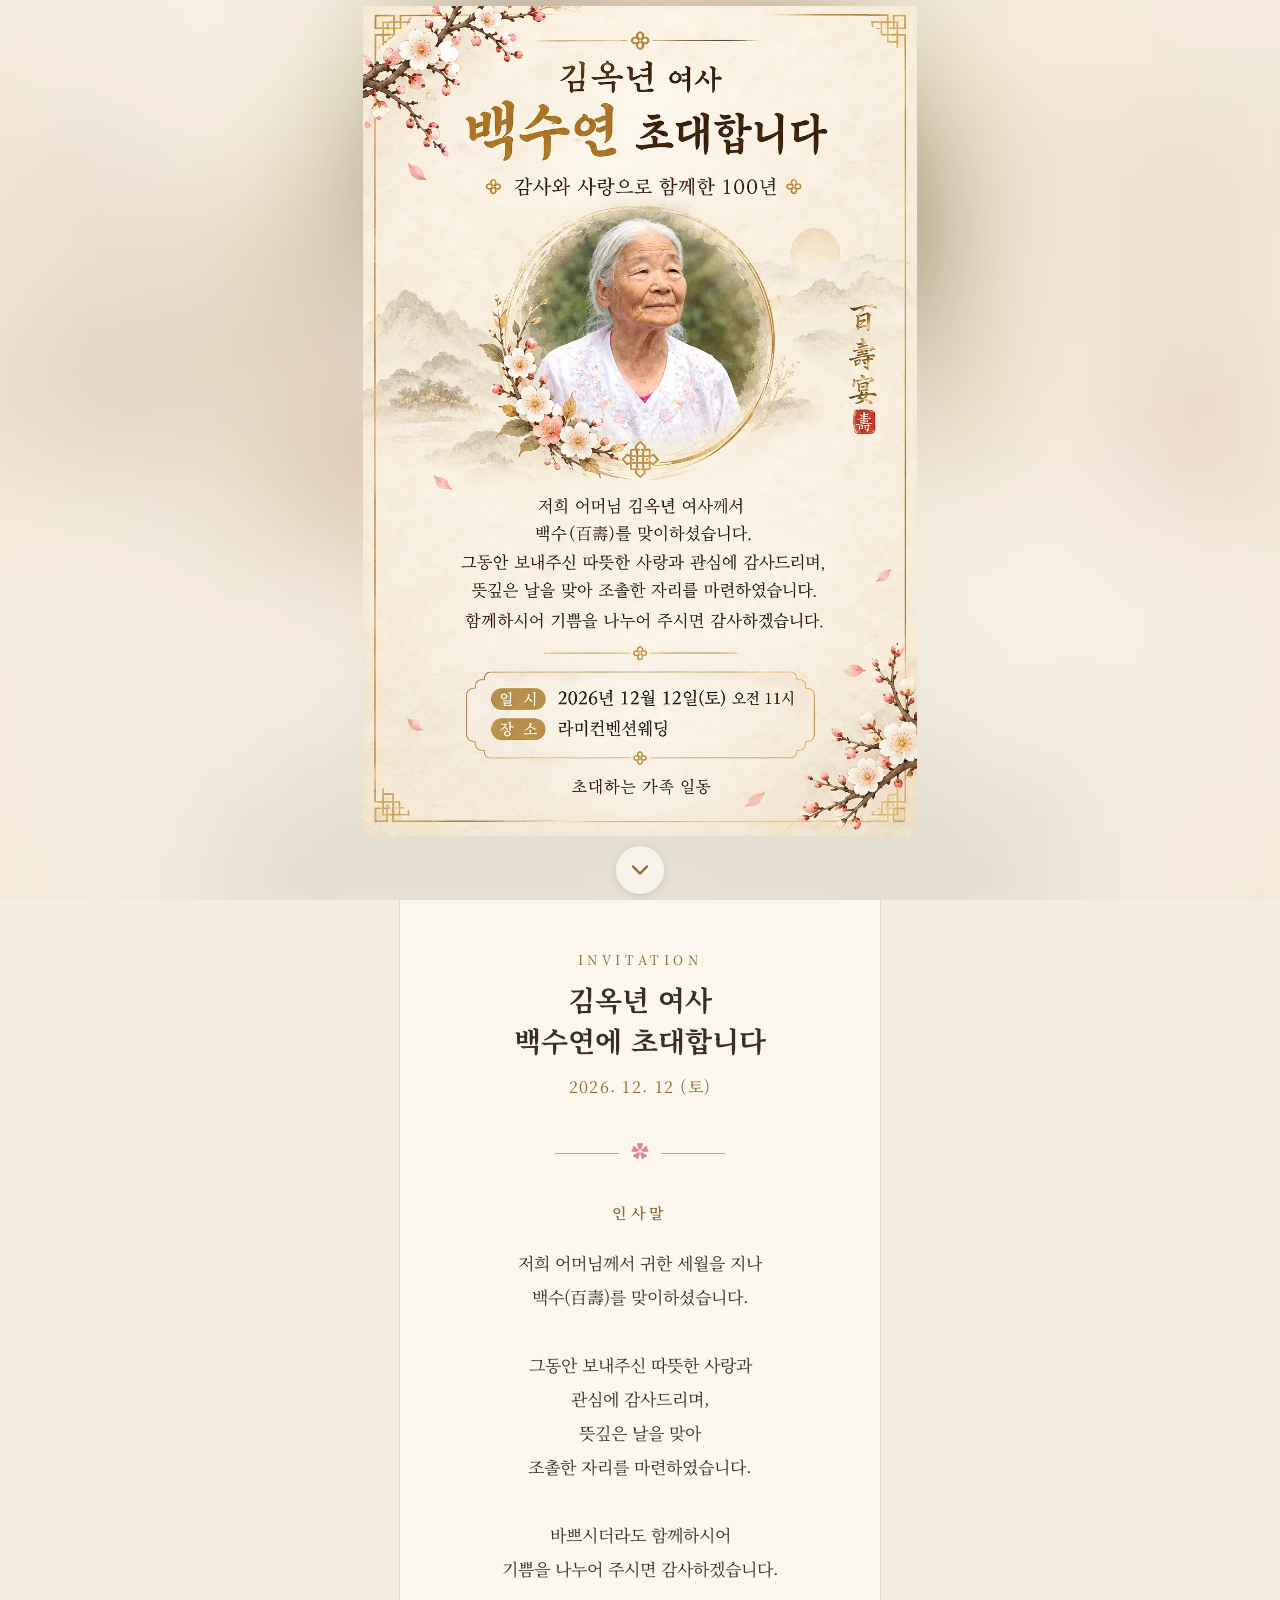
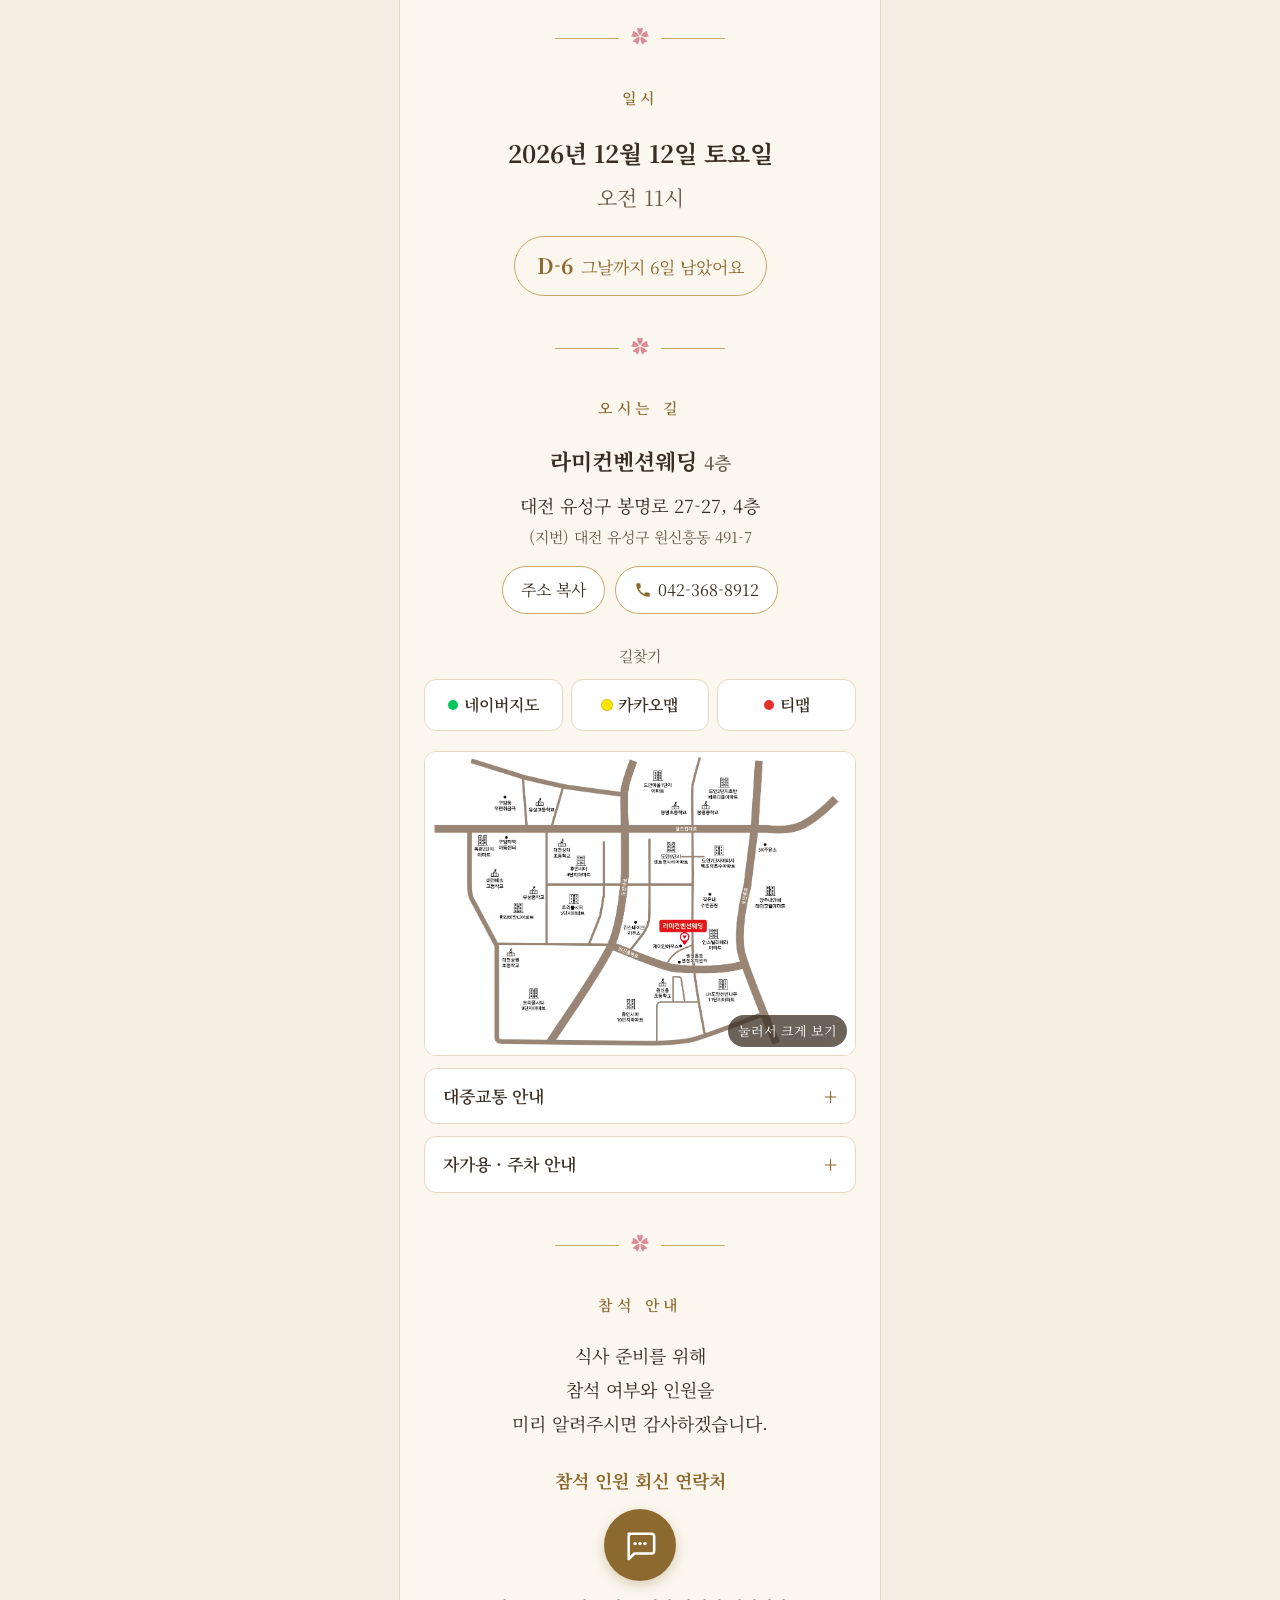
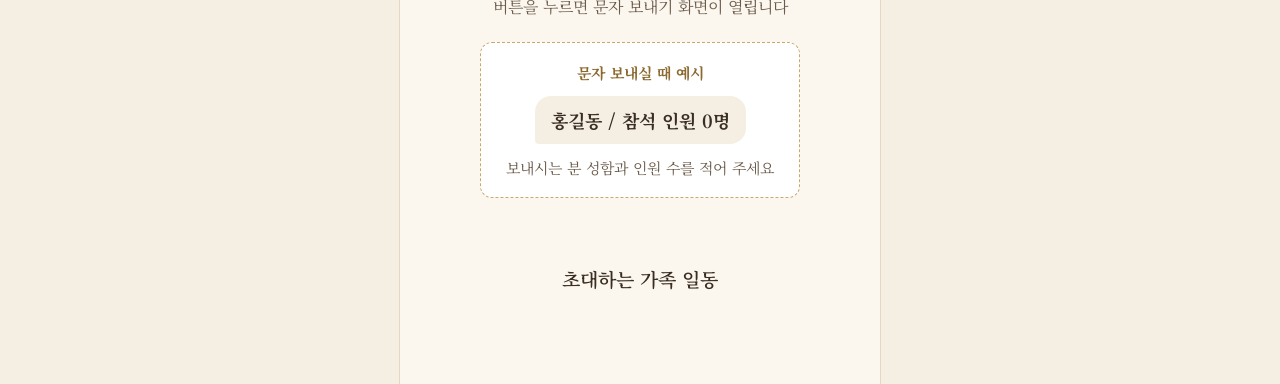
==== index.html @ ee12874f "문자 예시 인원을 0명으로 변경 Co-Authored-By: Claude Opus 5.5 <noreply@anthropic.com> Claude-Session: https://cl" ====
<!doctype html>
<html lang="ko">
<head>
<meta charset="utf-8">
<meta name="viewport" content="width=device-width, initial-scale=1, viewport-fit=cover">
<title>김옥년 여사 백수연에 초대합니다</title>
<meta name="description" content="2026년 12월 12일(토) 오전 11시 · 대전 라미컨벤션웨딩">
<meta name="robots" content="noindex, nofollow">
<meta name="theme-color" content="#F5EFE3">
<meta property="og:type" content="website">
<meta property="og:title" content="김옥년 여사 백수연에 초대합니다">
<meta property="og:description" content="2026년 12월 12일(토) 오전 11시 · 대전 라미컨벤션웨딩">
<meta property="og:image" content="https://yjmmsk.github.io/Kim-100/images/og.jpg">
<meta property="og:image:width" content="1200">
<meta property="og:image:height" content="630">
<meta property="og:url" content="https://yjmmsk.github.io/Kim-100/">
<meta property="og:locale" content="ko_KR">
<meta name="twitter:card" content="summary_large_image">
<link rel="icon" type="image/png" href="images/favicon.png">
<link rel="apple-touch-icon" href="images/apple-touch-icon.png">
<link rel="preload" as="image" href="images/cover.webp" type="image/webp">
<link rel="preconnect" href="https://fonts.googleapis.com">
<link rel="preconnect" href="https://fonts.gstatic.com" crossorigin>
<link rel="stylesheet" href="https://fonts.googleapis.com/css2?family=Noto+Serif+KR:wght@400;600;700&display=swap">
<link rel="stylesheet" href="style.css?v=20261027b">
</head>
<body>

<header class="cover" aria-label="백수연 초대 포스터">
  <div class="cover-bg" aria-hidden="true"></div>
  <picture>
    <source srcset="images/cover.webp" type="image/webp">
    <img class="cover-img" src="images/cover.jpg" width="1024" height="1536"
         alt="김옥년 여사 백수연 초대합니다. 감사와 사랑으로 함께한 100년. 2026년 12월 12일 토요일 오전 11시, 라미컨벤션웨딩. 초대하는 가족 일동.">
  </picture>
  <a class="scroll-hint" href="#main" aria-label="초대장 내용 보기">
    <svg viewBox="0 0 24 24" width="28" height="28" aria-hidden="true"><path d="M6 9l6 6 6-6" fill="none" stroke="currentColor" stroke-width="2" stroke-linecap="round" stroke-linejoin="round"/></svg>
  </a>
</header>

<main id="main" class="card">

  <section class="sec title-sec reveal">
    <p class="eyebrow">INVITATION</p>
    <h1>김옥년 여사<br>백수연에 초대합니다</h1>
    <p class="small-date">2026. 12. 12 (토)</p>
  </section>

  <div class="ornament" aria-hidden="true">✿</div>

  <section class="sec reveal" aria-labelledby="greet-h">
    <h2 id="greet-h" class="label">인사말</h2>
    <p class="greeting">
      저희 어머님께서 귀한 세월을 지나<br>
      백수(百壽)를 맞이하셨습니다.<br><br>
      그동안 보내주신 따뜻한 사랑과<br>
      관심에 감사드리며,<br>
      뜻깊은 날을 맞아<br>
      조촐한 자리를 마련하였습니다.<br><br>
      바쁘시더라도 함께하시어<br>
      기쁨을 나누어 주시면 감사하겠습니다.
    </p>
  </section>

  <div class="ornament" aria-hidden="true">✿</div>

  <section class="sec reveal" aria-labelledby="date-h">
    <h2 id="date-h" class="label">일시</h2>
    <p class="big-date">2026년 12월 12일 토요일</p>
    <p class="big-time">오전 11시</p>
    <p class="dday" id="dday" aria-live="polite"></p>
  </section>

  <div class="ornament" aria-hidden="true">✿</div>

  <section class="sec reveal" aria-labelledby="loc-h">
    <h2 id="loc-h" class="label">오시는 길</h2>
    <p class="venue">라미컨벤션웨딩 <span>4층</span></p>
    <p class="addr">대전 유성구 봉명로 27-27, 4층</p>
    <p class="addr-sub">(지번) 대전 유성구 원신흥동 491-7</p>
    <div class="row">
      <button type="button" class="chip" id="copy-addr">주소 복사</button>
      <a class="chip" href="tel:0423688912" aria-label="행사장 전화 042-368-8912">
        <svg viewBox="0 0 24 24" width="18" height="18" aria-hidden="true"><path d="M6.6 10.8a15.1 15.1 0 006.6 6.6l2.2-2.2a1 1 0 011-.25 11.4 11.4 0 003.6.57 1 1 0 011 1V20a1 1 0 01-1 1A17 17 0 013 4a1 1 0 011-1h3.5a1 1 0 011 1c0 1.25.2 2.45.57 3.57a1 1 0 01-.25 1l-2.2 2.2z" fill="currentColor"/></svg>
        042-368-8912
      </a>
    </div>

    <p class="sub-label">길찾기</p>
    <div class="maps">
      <a class="map-btn naver" href="https://map.naver.com/p/search/%EB%9D%BC%EB%AF%B8%EC%BB%A8%EB%B2%A4%EC%85%98%EC%9B%A8%EB%94%A9" target="_blank" rel="noopener">네이버지도</a>
      <a class="map-btn kakao" href="https://map.kakao.com/link/search/%EB%9D%BC%EB%AF%B8%EC%BB%A8%EB%B2%A4%EC%85%98%EC%9B%A8%EB%94%A9" target="_blank" rel="noopener">카카오맵</a>
      <a class="map-btn tmap" id="tmap" href="https://www.tmap.co.kr/" target="_blank" rel="noopener">티맵</a>
    </div>

    <a class="map-img" href="images/map.png" target="_blank" rel="noopener" aria-label="약도 크게 보기">
      <picture>
        <source srcset="images/map.webp" type="image/webp">
        <img src="images/map.png" width="1261" height="887" loading="lazy"
             alt="약도. 라미컨벤션웨딩은 원신흥북로와 도안대로 사이, 원신흥동 행정복지센터 위쪽, 인스빌리베라아파트 서쪽에 있습니다.">
      </picture>
      <span class="zoom-tip">눌러서 크게 보기</span>
    </a>

    <details class="acc">
      <summary>대중교통 안내</summary>
      <dl>
        <dt>지하철</dt>
        <dd>유성온천역 6번 출구 하차 후 택시(약 10분) 또는 114번 버스 → 신안인스빌리베라 하차</dd>
        <dt>버스</dt>
        <dd>114번: 신안인스빌리베라아파트 앞 하차</dd>
        <dd>급행3번: 신안인스빌리베라아파트 뒤편 하차 후 도안8단지와 11단지 사이로 걸어서 사거리에서 우회전</dd>
        <dt>건물 찾기</dt>
        <dd>1층에 투썸플레이스 카페가 있는 건물 4층</dd>
      </dl>
    </details>

    <details class="acc">
      <summary>자가용 · 주차 안내</summary>
      <dl>
        <dt>자가용</dt>
        <dd>유성IC에서 약 10분. 내비게이션에서 “라미컨벤션웨딩” 검색</dd>
        <dt>주차</dt>
        <dd>① 원신흥동 행정복지센터 주차장 (주말 무료, 평일 1일 3,600원)</dd>
        <dd>② 봉명우리 주차장 (봉명동 1048) · 셔틀버스 운영, 3시간 무료</dd>
        <dd>③ 건물 지하주차장 (협소)</dd>
        <dd>④ 홀 건물 앞 도로 지면 주차 가능</dd>
        <dd>⑤ 봉명서로 20번길 주택가 도로에 주차 후 천변 쪽 돌다리를 건너면 바로 웨딩홀</dd>
      </dl>
    </details>
  </section>

  <div class="ornament" aria-hidden="true">✿</div>

  <section class="sec reveal" aria-labelledby="rsvp-h">
    <h2 id="rsvp-h" class="label">참석 안내</h2>
    <p class="rsvp">식사 준비를 위해<br>참석 여부와 인원을<br>미리 알려주시면 감사하겠습니다.</p>
    <p class="sms-label">참석 인원 회신 연락처</p>
    <a class="sms" href="sms:01034196019" aria-label="문자 보내기 010-3419-6019">
      <svg viewBox="0 0 24 24" width="34" height="34" aria-hidden="true"><path d="M4 4h16a2 2 0 012 2v10a2 2 0 01-2 2H8l-4 4V6a2 2 0 012-2z" fill="none" stroke="currentColor" stroke-width="1.8" stroke-linejoin="round"/><circle cx="8.5" cy="11" r="1.2" fill="currentColor"/><circle cx="12" cy="11" r="1.2" fill="currentColor"/><circle cx="15.5" cy="11" r="1.2" fill="currentColor"/></svg>
    </a>
    <p class="sms-tip">버튼을 누르면 문자 보내기 화면이 열립니다</p>
    <div class="sms-example">
      <p class="sms-example-title">문자 보내실 때 예시</p>
      <p class="sms-example-body">홍길동 / 참석 인원 0명</p>
      <p class="sms-example-note">보내시는 분 성함과 인원 수를 적어 주세요</p>
    </div>
  </section>

  <footer class="sec closing reveal">
    <p>초대하는 가족 일동</p>
  </footer>
</main>

<div class="toast" id="toast" role="status" aria-live="polite"></div>
<script src="main.js?v=20261027b"></script>
</body>
</html>
---- style.css ----
:root {
  --paper: #F5EFE3;
  --card: #FBF7EF;
  --ink: #3A2E22;
  --muted: #6B5B4A;
  --gold: #8C6A2F;
  --gold-soft: #C9A86A;
  --line: #E4D8C2;
  --blossom: #D98A94;
}

* { box-sizing: border-box; }
html { scroll-behavior: smooth; -webkit-text-size-adjust: 100%; }
body {
  margin: 0;
  background: var(--paper);
  color: var(--ink);
  font-family: "Noto Serif KR", "Nanum Myeongjo", "AppleMyungjo", serif;
  font-size: 17px;
  line-height: 1.8;
  word-break: keep-all;
  overflow-wrap: break-word;
}
img { display: block; max-width: 100%; height: auto; }
a { color: inherit; }

/* 첫 화면: 포스터 내용은 잘리지 않게 contain, 빈 공간은 흐린 포스터로 채움
   높이는 처음 열린 화면 높이(--cover-h)로 고정해 인앱 브라우저 바가 숨어도 움직이지 않게 함 */
.cover {
  position: relative;
  height: 100vh;
  height: 100svh;
  height: var(--cover-h, 100svh);
  overflow: hidden;
  display: flex;
  flex-direction: column;
  align-items: center;
  justify-content: center;
  gap: 10px;
  padding-bottom: env(safe-area-inset-bottom);
  background: var(--paper);
}
.cover-bg {
  position: absolute;
  inset: -40px;
  background: url("images/cover-blur.jpg") center / cover no-repeat;
  filter: blur(14px) saturate(0.9);
  opacity: 0.85;
}
.cover picture { position: relative; display: block; width: 100%; max-width: 560px; }
.cover-img {
  width: 100%;
  height: auto;
  /* 화살표 자리(약 70px)를 빼고 남는 높이 안에 포스터 전체가 들어가게 함 */
  max-height: calc(var(--cover-h, 100svh) - 70px);
  object-fit: contain;
}
.scroll-hint {
  position: relative;
  flex: none;
  width: 48px; height: 48px;
  display: grid; place-items: center;
  border-radius: 50%;
  background: rgba(251, 247, 239, 0.85);
  color: var(--gold);
  box-shadow: 0 2px 8px rgba(58, 46, 34, 0.15);
  animation: bob 2s ease-in-out infinite;
}
@keyframes bob { 50% { transform: translateY(6px); } }

/* 본문 */
.card {
  max-width: 480px;
  margin: 0 auto;
  background: var(--card);
  padding: 8px 24px calc(48px + env(safe-area-inset-bottom));
  box-shadow: 0 0 0 1px var(--line);
}
.sec { padding: 40px 0; text-align: center; }
.eyebrow { margin: 0 0 8px; letter-spacing: 0.35em; font-size: 13px; color: var(--gold); }
h1 { margin: 0; font-size: 28px; line-height: 1.45; font-weight: 700; }
.small-date { margin: 12px 0 0; font-size: 16px; color: var(--gold); letter-spacing: 0.08em; }
.label {
  margin: 0 0 20px;
  font-size: 15px;
  font-weight: 600;
  letter-spacing: 0.3em;
  color: var(--gold);
}
.ornament { text-align: center; color: var(--blossom); font-size: 18px; line-height: 1; }
.ornament::before, .ornament::after {
  content: ""; display: inline-block; width: 64px; height: 1px;
  background: var(--gold-soft); vertical-align: middle; margin: 0 12px;
}
.greeting { margin: 0; font-size: 17px; line-height: 2; }

.big-date { margin: 0; font-size: 24px; font-weight: 700; }
.big-time { margin: 4px 0 20px; font-size: 21px; color: var(--muted); }
.dday {
  display: inline-block;
  margin: 0;
  padding: 10px 22px;
  border: 1.5px solid var(--gold-soft);
  border-radius: 999px;
  font-size: 17px;
  color: var(--gold);
  min-height: 1.8em;
}
.dday:empty { display: none; }
.dday b { font-size: 21px; margin-right: 8px; }

.venue { margin: 0; font-size: 22px; font-weight: 700; }
.venue span { font-size: 18px; font-weight: 600; color: var(--muted); }
.addr { margin: 8px 0 0; font-size: 18px; }
.addr-sub { margin: 2px 0 0; font-size: 15px; color: var(--muted); }
.row { display: flex; gap: 10px; justify-content: center; flex-wrap: wrap; margin-top: 16px; }
.chip {
  display: inline-flex; align-items: center; gap: 6px;
  min-height: 48px; padding: 0 18px;
  border: 1.5px solid var(--gold-soft); border-radius: 999px;
  background: #fff; color: var(--ink);
  font: inherit; font-size: 16px; text-decoration: none; cursor: pointer;
}
.chip svg { color: var(--gold); }
.sub-label { margin: 28px 0 10px; font-size: 15px; color: var(--muted); }
.maps { display: grid; grid-template-columns: repeat(3, 1fr); gap: 8px; }
.map-btn {
  display: flex; align-items: center; justify-content: center;
  min-height: 52px; border-radius: 12px;
  font-size: 16px; font-weight: 600; text-decoration: none;
  border: 1.5px solid var(--line); background: #fff;
}
.map-btn::before { content: ""; width: 10px; height: 10px; border-radius: 50%; margin-right: 6px; }
.map-btn.naver::before { background: #03C75A; }
.map-btn.kakao::before { background: #FEE500; box-shadow: 0 0 0 1px #d8c300; }
.map-btn.tmap::before { background: #E6302B; }

.map-img {
  position: relative; display: block; margin-top: 20px;
  border: 1px solid var(--line); border-radius: 12px; overflow: hidden; background: #fff;
}
.zoom-tip {
  position: absolute; right: 8px; bottom: 8px;
  padding: 4px 10px; border-radius: 999px;
  background: rgba(58, 46, 34, 0.75); color: #fff; font-size: 13px;
}

.acc {
  margin-top: 12px; text-align: left;
  border: 1px solid var(--line); border-radius: 12px; background: #fff;
}
.acc summary {
  list-style: none; cursor: pointer;
  min-height: 52px; padding: 12px 44px 12px 18px; position: relative;
  font-size: 17px; font-weight: 600;
}
.acc summary::-webkit-details-marker { display: none; }
.acc summary::after {
  content: "+"; position: absolute; right: 18px; top: 50%;
  transform: translateY(-50%); font-size: 22px; color: var(--gold);
}
.acc[open] summary::after { content: "−"; }
.acc dl { margin: 0; padding: 0 18px 16px; }
.acc dt { margin-top: 12px; font-weight: 700; color: var(--gold); font-size: 16px; }
.acc dd { margin: 4px 0 0; font-size: 16px; line-height: 1.7; }

.rsvp { margin: 0 0 24px; font-size: 18px; line-height: 1.9; }
.sms {
  display: inline-grid; place-items: center;
  width: 72px; height: 72px; border-radius: 50%;
  background: var(--gold); color: #fff;
  box-shadow: 0 4px 12px rgba(140, 106, 47, 0.3);
}
.sms-label { margin: 0 0 12px; font-size: 18px; font-weight: 700; color: var(--gold); }
.sms-tip { margin: 12px 0 0; font-size: 16px; color: var(--muted); }
.sms-example {
  margin: 20px auto 0; max-width: 320px; padding: 16px 18px;
  border: 1.5px dashed var(--gold-soft); border-radius: 12px; background: #fff;
}
.sms-example p { margin: 0; }
.sms-example-title { font-size: 15px; font-weight: 700; color: var(--gold); }
.sms-example-body {
  display: inline-block; margin-top: 10px !important; padding: 8px 16px;
  border-radius: 16px 16px 16px 4px; background: var(--paper);
  font-size: 18px; font-weight: 700; color: var(--ink);
}
.sms-example-note { margin-top: 10px !important; font-size: 15px; color: var(--muted); }
.sms:active, .chip:active, .map-btn:active { transform: scale(0.97); }

.closing { padding-top: 24px; }
.closing p { margin: 0; font-size: 19px; font-weight: 600; }

a:focus-visible, button:focus-visible, summary:focus-visible { outline: 3px solid var(--gold); outline-offset: 3px; }

.toast {
  position: fixed; left: 50%; bottom: calc(24px + env(safe-area-inset-bottom));
  transform: translate(-50%, 20px);
  padding: 10px 20px; border-radius: 999px;
  background: rgba(58, 46, 34, 0.9); color: #fff; font-size: 15px;
  opacity: 0; pointer-events: none; transition: opacity .25s, transform .25s;
}
.toast.show { opacity: 1; transform: translate(-50%, 0); }

.js .reveal { opacity: 0; transform: translateY(16px); transition: opacity .8s ease, transform .8s ease; }
.js .reveal.in { opacity: 1; transform: none; }

@media (prefers-reduced-motion: reduce) {
  html { scroll-behavior: auto; }
  .scroll-hint { animation: none; }
  .js .reveal { opacity: 1; transform: none; transition: none; }
}
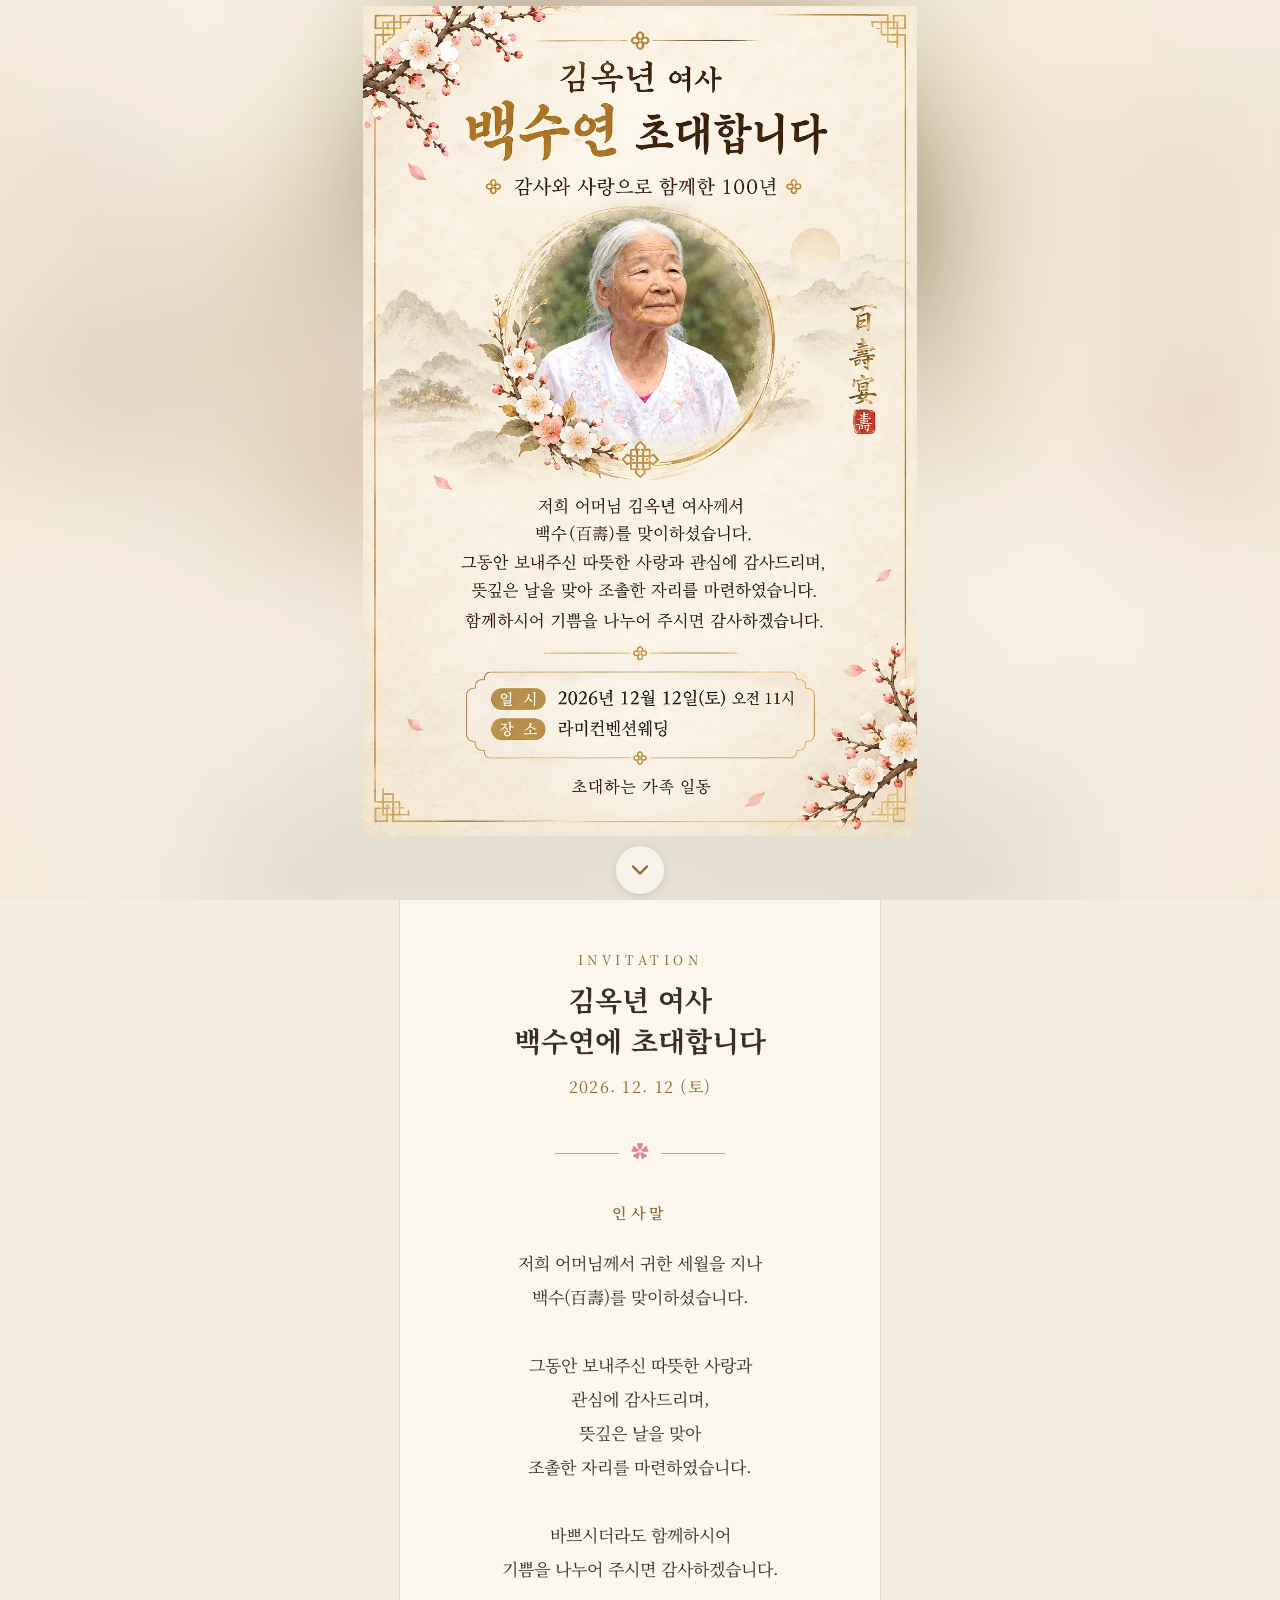
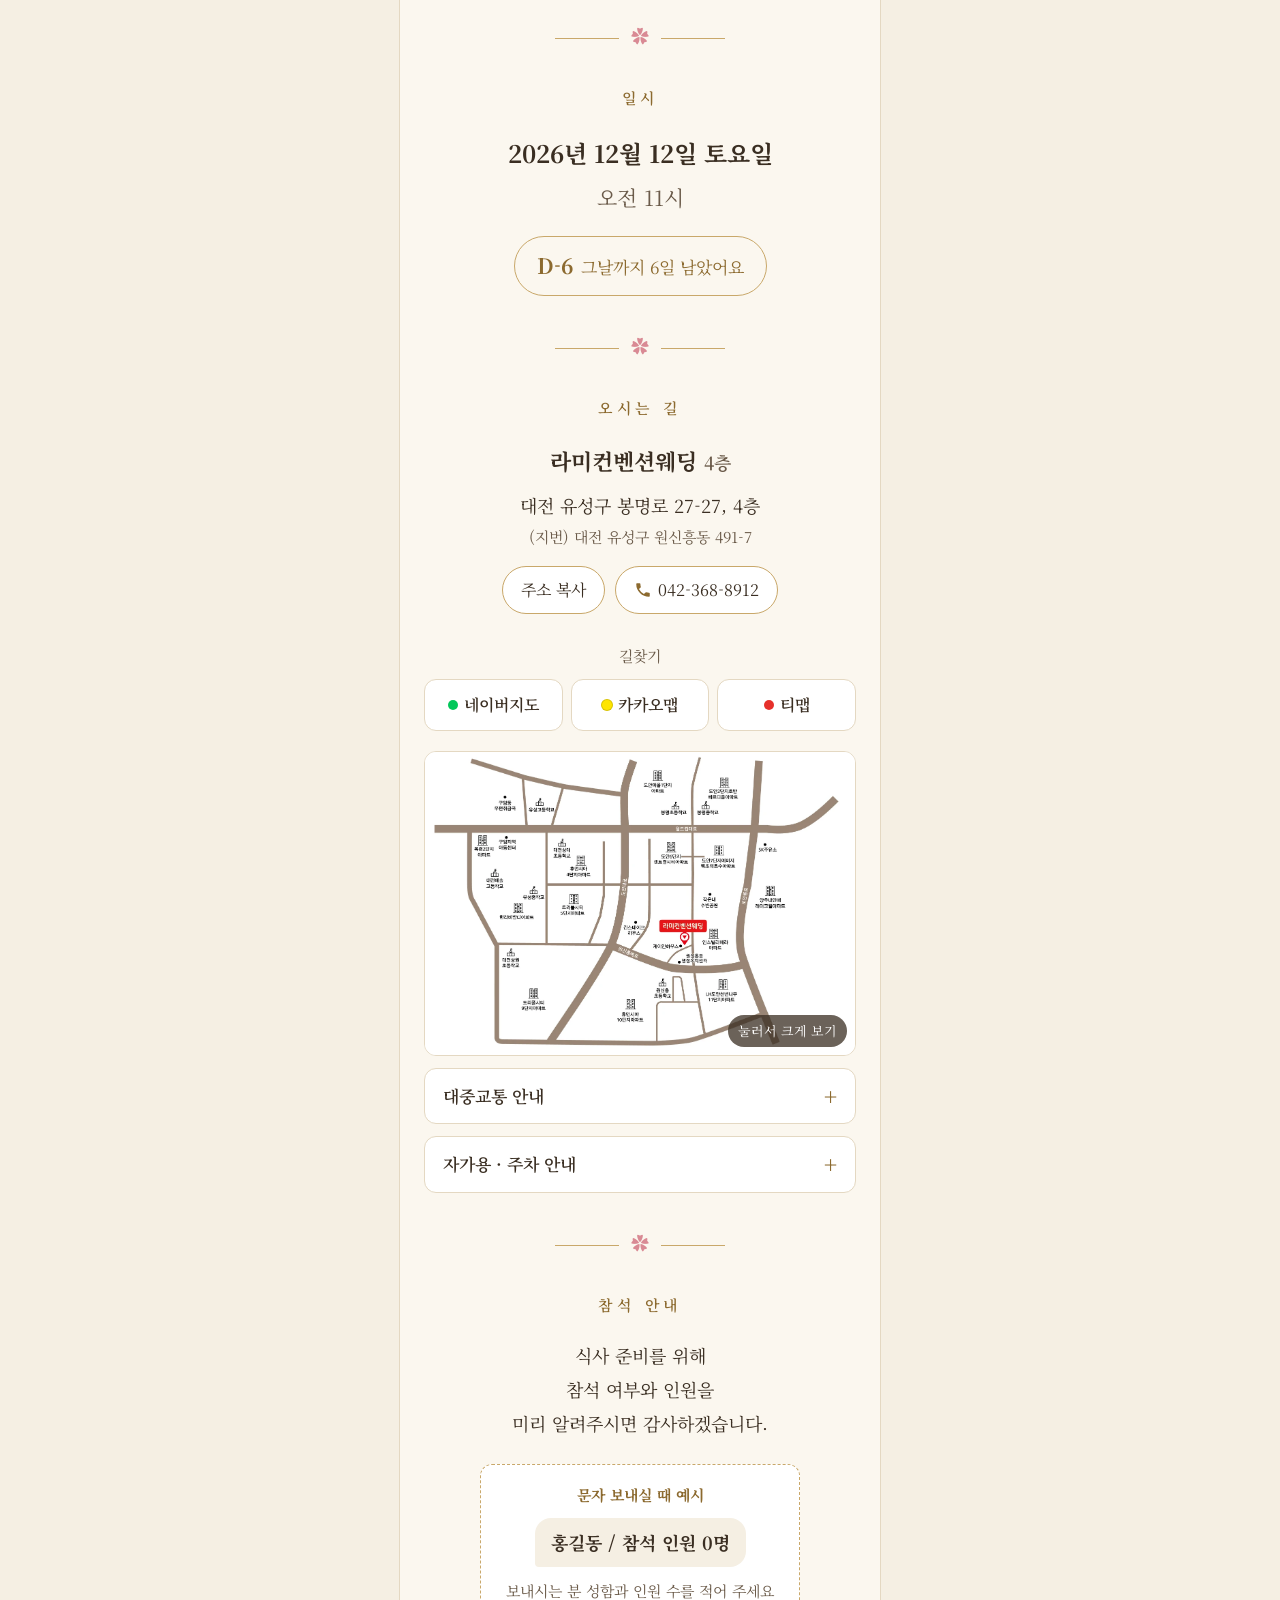
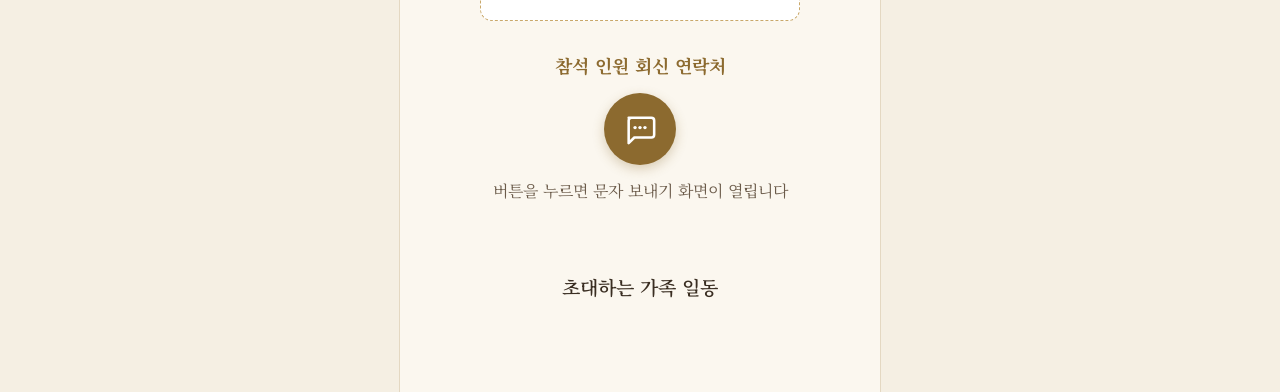
==== commit 634775de: "문자 예시 상자를 회신 연락처 위로 이동 Co-Authored-By: Claude Opus 5.5 <noreply@anthropic.com> Claude-Session: https" ====
--- a/index.html
+++ b/index.html
@@ -22,7 +22,7 @@
 <link rel="preconnect" href="https://fonts.googleapis.com">
 <link rel="preconnect" href="https://fonts.gstatic.com" crossorigin>
 <link rel="stylesheet" href="https://fonts.googleapis.com/css2?family=Noto+Serif+KR:wght@400;600;700&display=swap">
-<link rel="stylesheet" href="style.css?v=20261027b">
+<link rel="stylesheet" href="style.css?v=20261027c">
 </head>
 <body>
 
@@ -135,16 +135,16 @@
   <section class="sec reveal" aria-labelledby="rsvp-h">
     <h2 id="rsvp-h" class="label">참석 안내</h2>
     <p class="rsvp">식사 준비를 위해<br>참석 여부와 인원을<br>미리 알려주시면 감사하겠습니다.</p>
+    <div class="sms-example">
+      <p class="sms-example-title">문자 보내실 때 예시</p>
+      <p class="sms-example-body">홍길동 / 참석 인원 0명</p>
+      <p class="sms-example-note">보내시는 분 성함과 인원 수를 적어 주세요</p>
+    </div>
     <p class="sms-label">참석 인원 회신 연락처</p>
     <a class="sms" href="sms:01034196019" aria-label="문자 보내기 010-3419-6019">
       <svg viewBox="0 0 24 24" width="34" height="34" aria-hidden="true"><path d="M4 4h16a2 2 0 012 2v10a2 2 0 01-2 2H8l-4 4V6a2 2 0 012-2z" fill="none" stroke="currentColor" stroke-width="1.8" stroke-linejoin="round"/><circle cx="8.5" cy="11" r="1.2" fill="currentColor"/><circle cx="12" cy="11" r="1.2" fill="currentColor"/><circle cx="15.5" cy="11" r="1.2" fill="currentColor"/></svg>
     </a>
     <p class="sms-tip">버튼을 누르면 문자 보내기 화면이 열립니다</p>
-    <div class="sms-example">
-      <p class="sms-example-title">문자 보내실 때 예시</p>
-      <p class="sms-example-body">홍길동 / 참석 인원 0명</p>
-      <p class="sms-example-note">보내시는 분 성함과 인원 수를 적어 주세요</p>
-    </div>
   </section>
 
   <footer class="sec closing reveal">
@@ -153,6 +153,6 @@
 </main>
 
 <div class="toast" id="toast" role="status" aria-live="polite"></div>
-<script src="main.js?v=20261027b"></script>
+<script src="main.js?v=20261027c"></script>
 </body>
 </html>
--- a/style.css
+++ b/style.css
@@ -174,7 +174,7 @@
 .sms-label { margin: 0 0 12px; font-size: 18px; font-weight: 700; color: var(--gold); }
 .sms-tip { margin: 12px 0 0; font-size: 16px; color: var(--muted); }
 .sms-example {
-  margin: 20px auto 0; max-width: 320px; padding: 16px 18px;
+  margin: 0 auto 28px; max-width: 320px; padding: 16px 18px;
   border: 1.5px dashed var(--gold-soft); border-radius: 12px; background: #fff;
 }
 .sms-example p { margin: 0; }
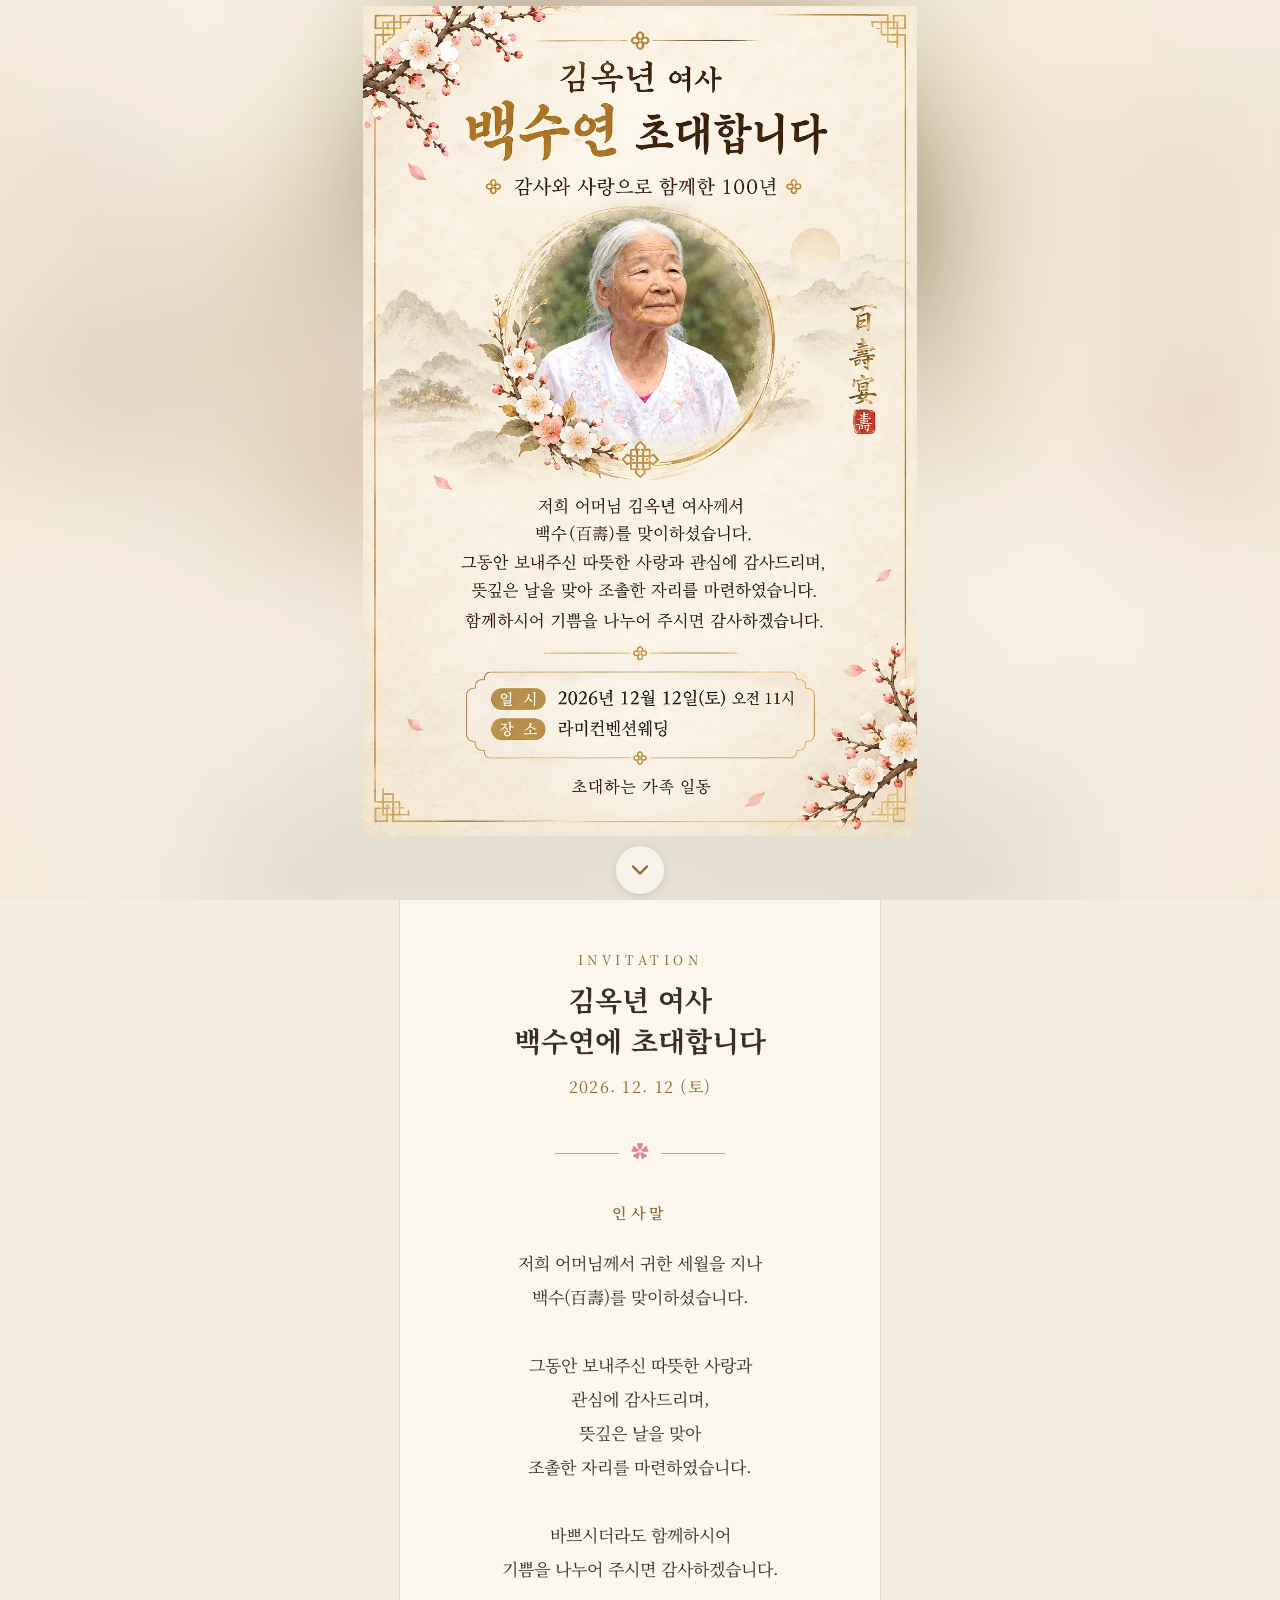
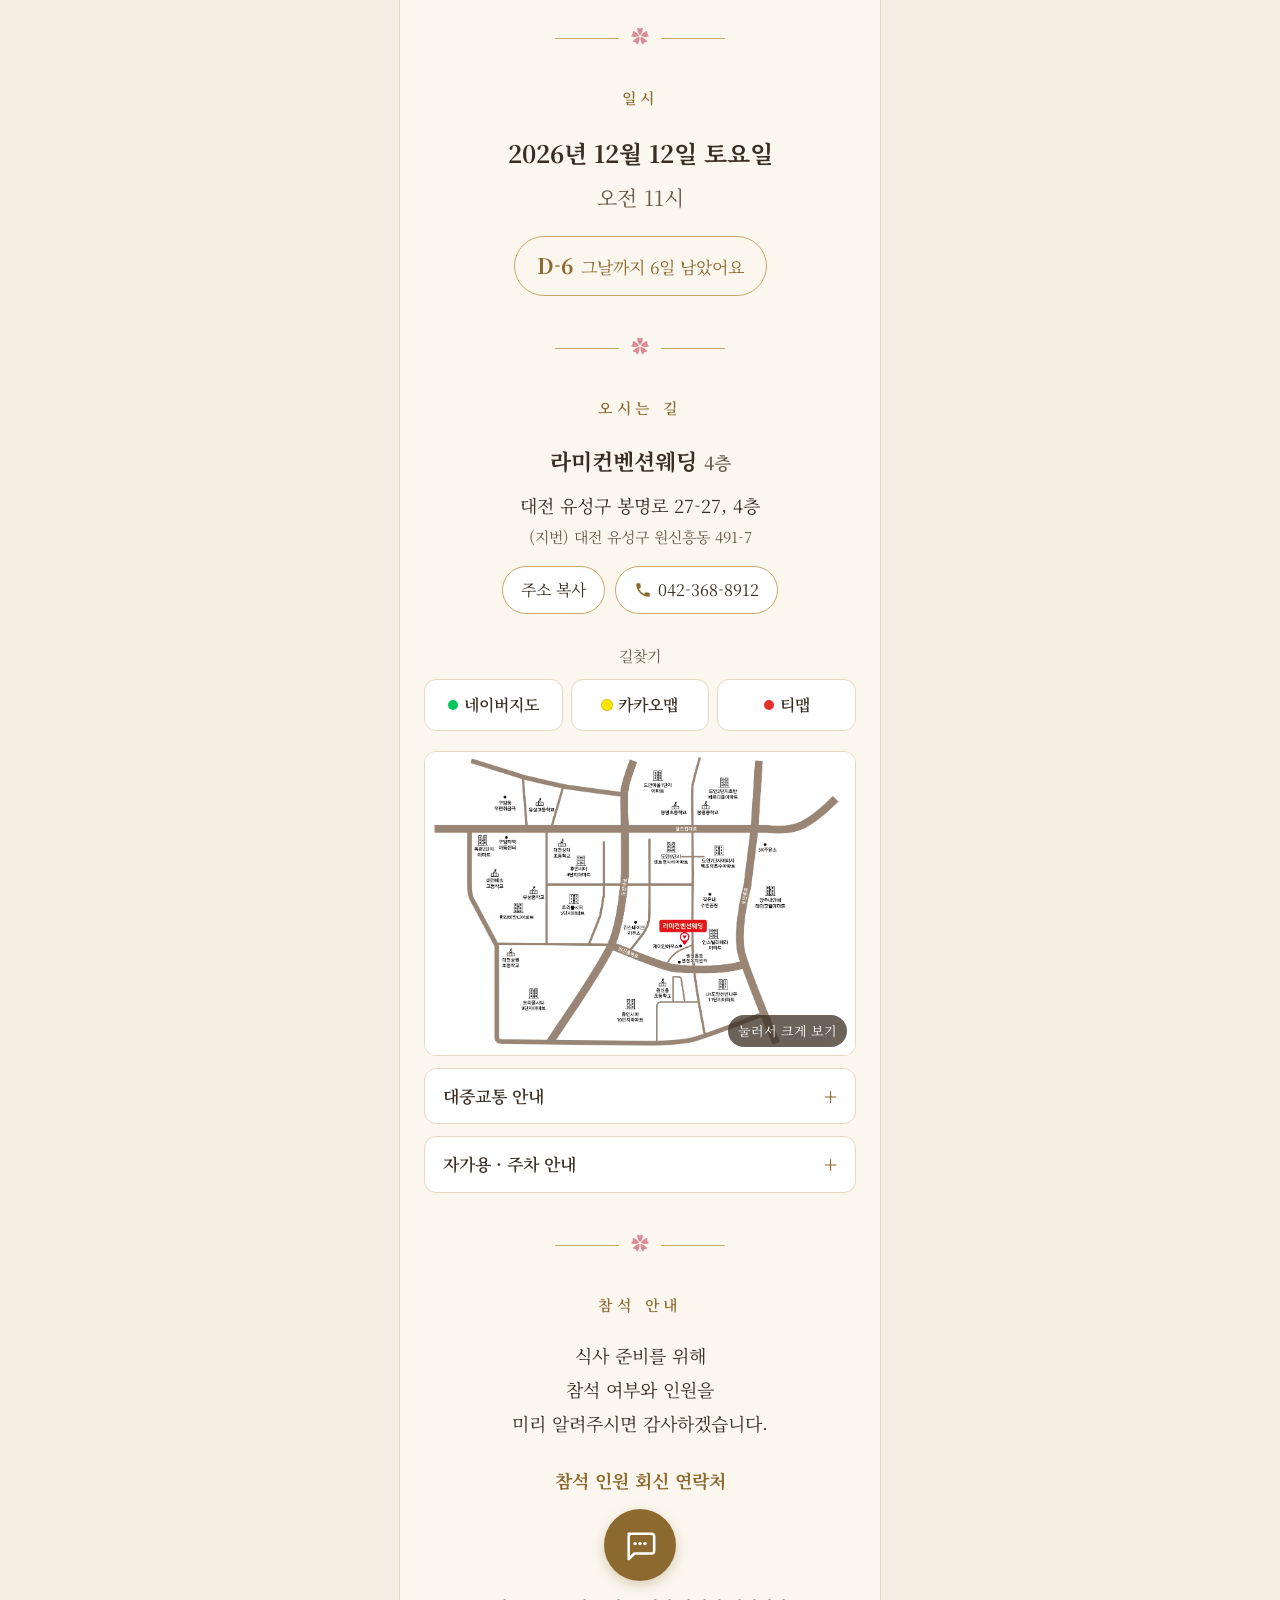
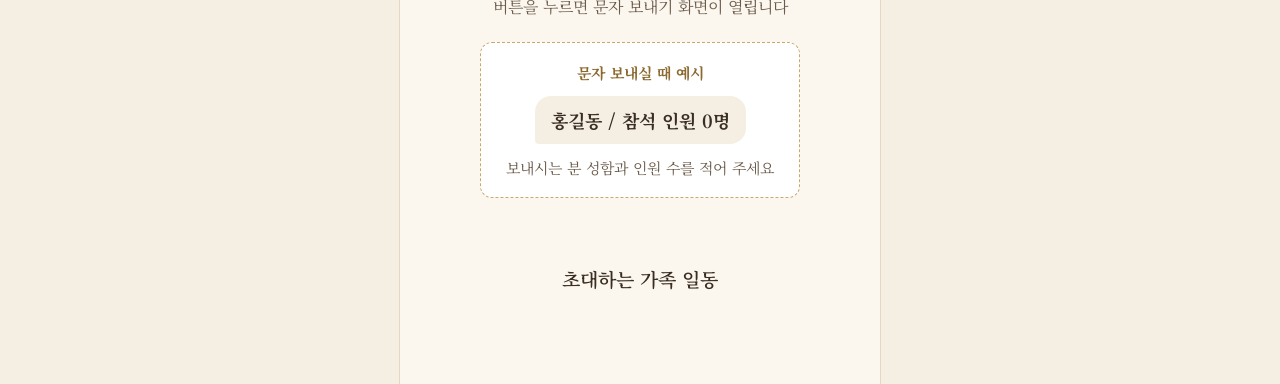
==== commit 2fb56ed2: "문자 예시 상자를 안내 문구 아래로 원위치 Co-Authored-By: Claude Opus 5.5 <noreply@anthropic.com> Claude-Session: http" ====
--- a/index.html
+++ b/index.html
@@ -22,7 +22,7 @@
 <link rel="preconnect" href="https://fonts.googleapis.com">
 <link rel="preconnect" href="https://fonts.gstatic.com" crossorigin>
 <link rel="stylesheet" href="https://fonts.googleapis.com/css2?family=Noto+Serif+KR:wght@400;600;700&display=swap">
-<link rel="stylesheet" href="style.css?v=20261027c">
+<link rel="stylesheet" href="style.css?v=20261027d">
 </head>
 <body>
 
@@ -135,16 +135,16 @@
   <section class="sec reveal" aria-labelledby="rsvp-h">
     <h2 id="rsvp-h" class="label">참석 안내</h2>
     <p class="rsvp">식사 준비를 위해<br>참석 여부와 인원을<br>미리 알려주시면 감사하겠습니다.</p>
+    <p class="sms-label">참석 인원 회신 연락처</p>
+    <a class="sms" href="sms:01034196019" aria-label="문자 보내기 010-3419-6019">
+      <svg viewBox="0 0 24 24" width="34" height="34" aria-hidden="true"><path d="M4 4h16a2 2 0 012 2v10a2 2 0 01-2 2H8l-4 4V6a2 2 0 012-2z" fill="none" stroke="currentColor" stroke-width="1.8" stroke-linejoin="round"/><circle cx="8.5" cy="11" r="1.2" fill="currentColor"/><circle cx="12" cy="11" r="1.2" fill="currentColor"/><circle cx="15.5" cy="11" r="1.2" fill="currentColor"/></svg>
+    </a>
+    <p class="sms-tip">버튼을 누르면 문자 보내기 화면이 열립니다</p>
     <div class="sms-example">
       <p class="sms-example-title">문자 보내실 때 예시</p>
       <p class="sms-example-body">홍길동 / 참석 인원 0명</p>
       <p class="sms-example-note">보내시는 분 성함과 인원 수를 적어 주세요</p>
     </div>
-    <p class="sms-label">참석 인원 회신 연락처</p>
-    <a class="sms" href="sms:01034196019" aria-label="문자 보내기 010-3419-6019">
-      <svg viewBox="0 0 24 24" width="34" height="34" aria-hidden="true"><path d="M4 4h16a2 2 0 012 2v10a2 2 0 01-2 2H8l-4 4V6a2 2 0 012-2z" fill="none" stroke="currentColor" stroke-width="1.8" stroke-linejoin="round"/><circle cx="8.5" cy="11" r="1.2" fill="currentColor"/><circle cx="12" cy="11" r="1.2" fill="currentColor"/><circle cx="15.5" cy="11" r="1.2" fill="currentColor"/></svg>
-    </a>
-    <p class="sms-tip">버튼을 누르면 문자 보내기 화면이 열립니다</p>
   </section>
 
   <footer class="sec closing reveal">
@@ -153,6 +153,6 @@
 </main>
 
 <div class="toast" id="toast" role="status" aria-live="polite"></div>
-<script src="main.js?v=20261027c"></script>
+<script src="main.js?v=20261027d"></script>
 </body>
 </html>
--- a/style.css
+++ b/style.css
@@ -174,7 +174,7 @@
 .sms-label { margin: 0 0 12px; font-size: 18px; font-weight: 700; color: var(--gold); }
 .sms-tip { margin: 12px 0 0; font-size: 16px; color: var(--muted); }
 .sms-example {
-  margin: 0 auto 28px; max-width: 320px; padding: 16px 18px;
+  margin: 20px auto 0; max-width: 320px; padding: 16px 18px;
   border: 1.5px dashed var(--gold-soft); border-radius: 12px; background: #fff;
 }
 .sms-example p { margin: 0; }
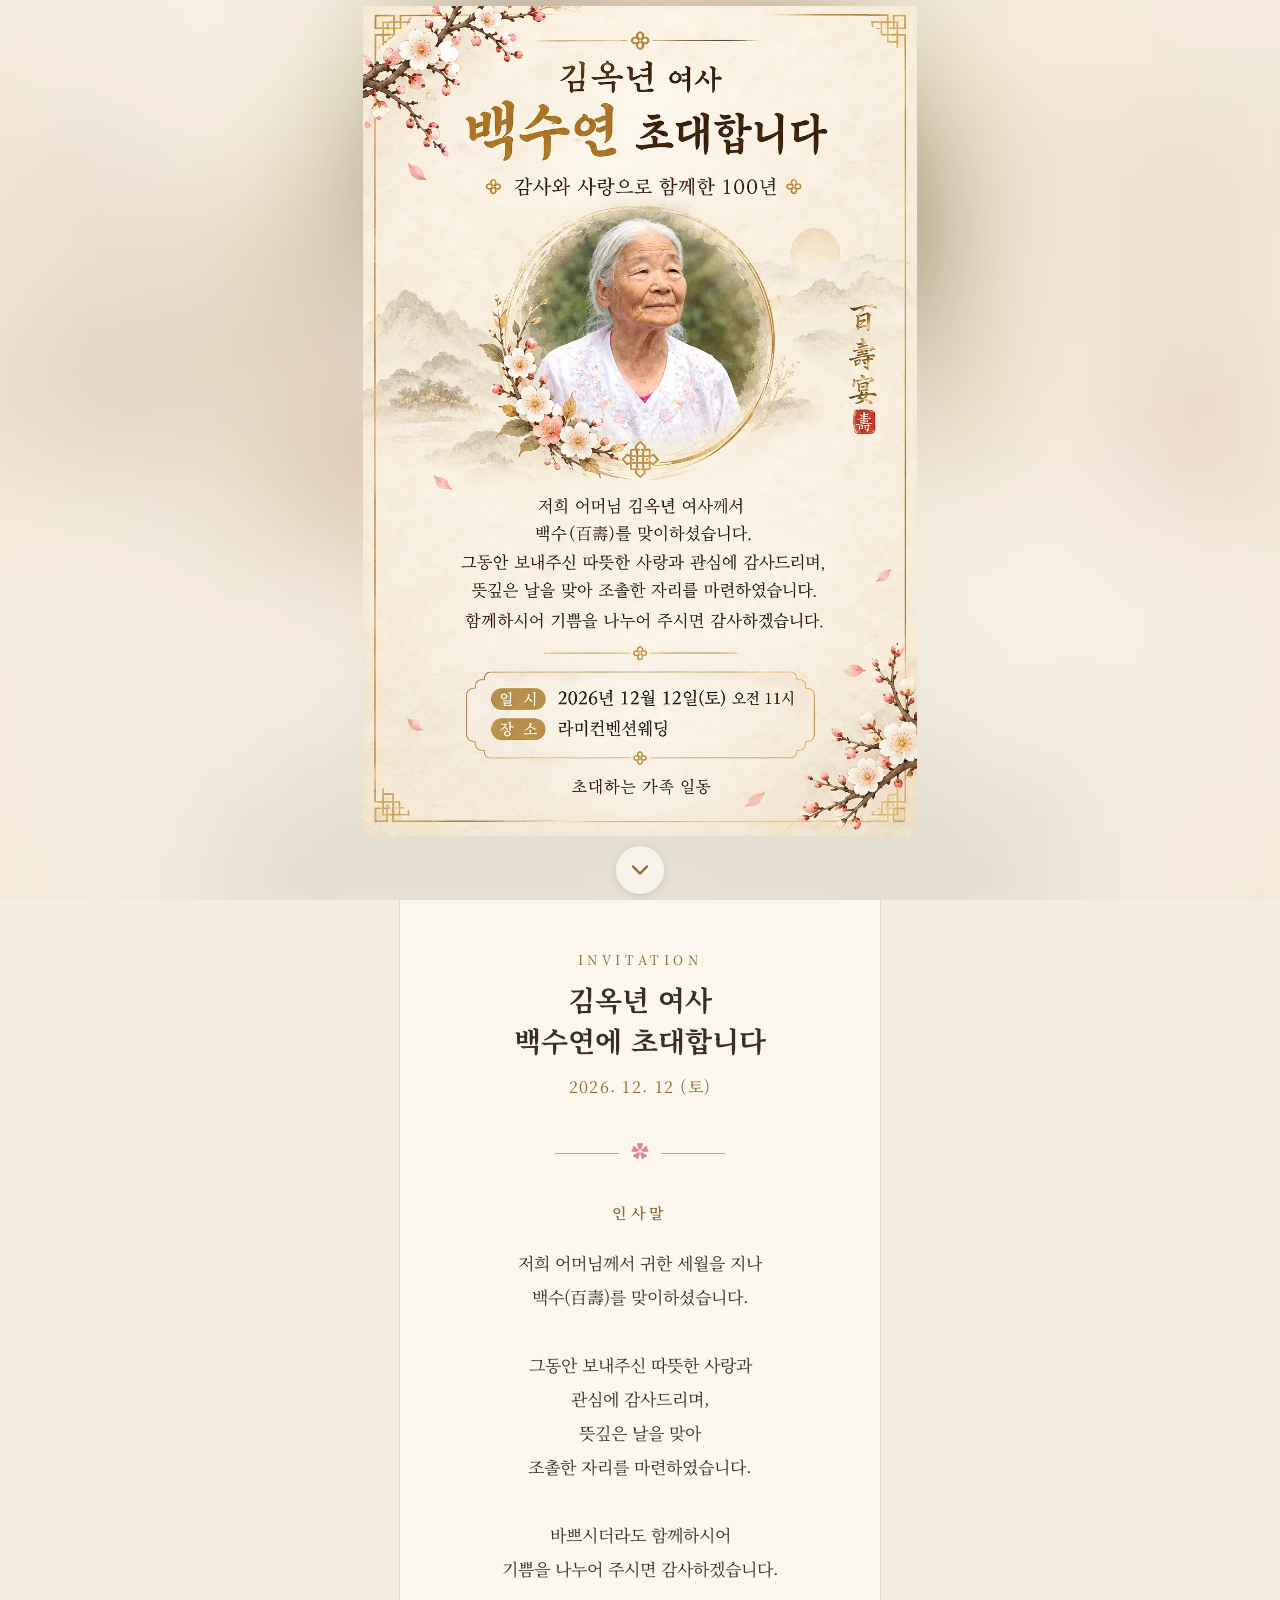
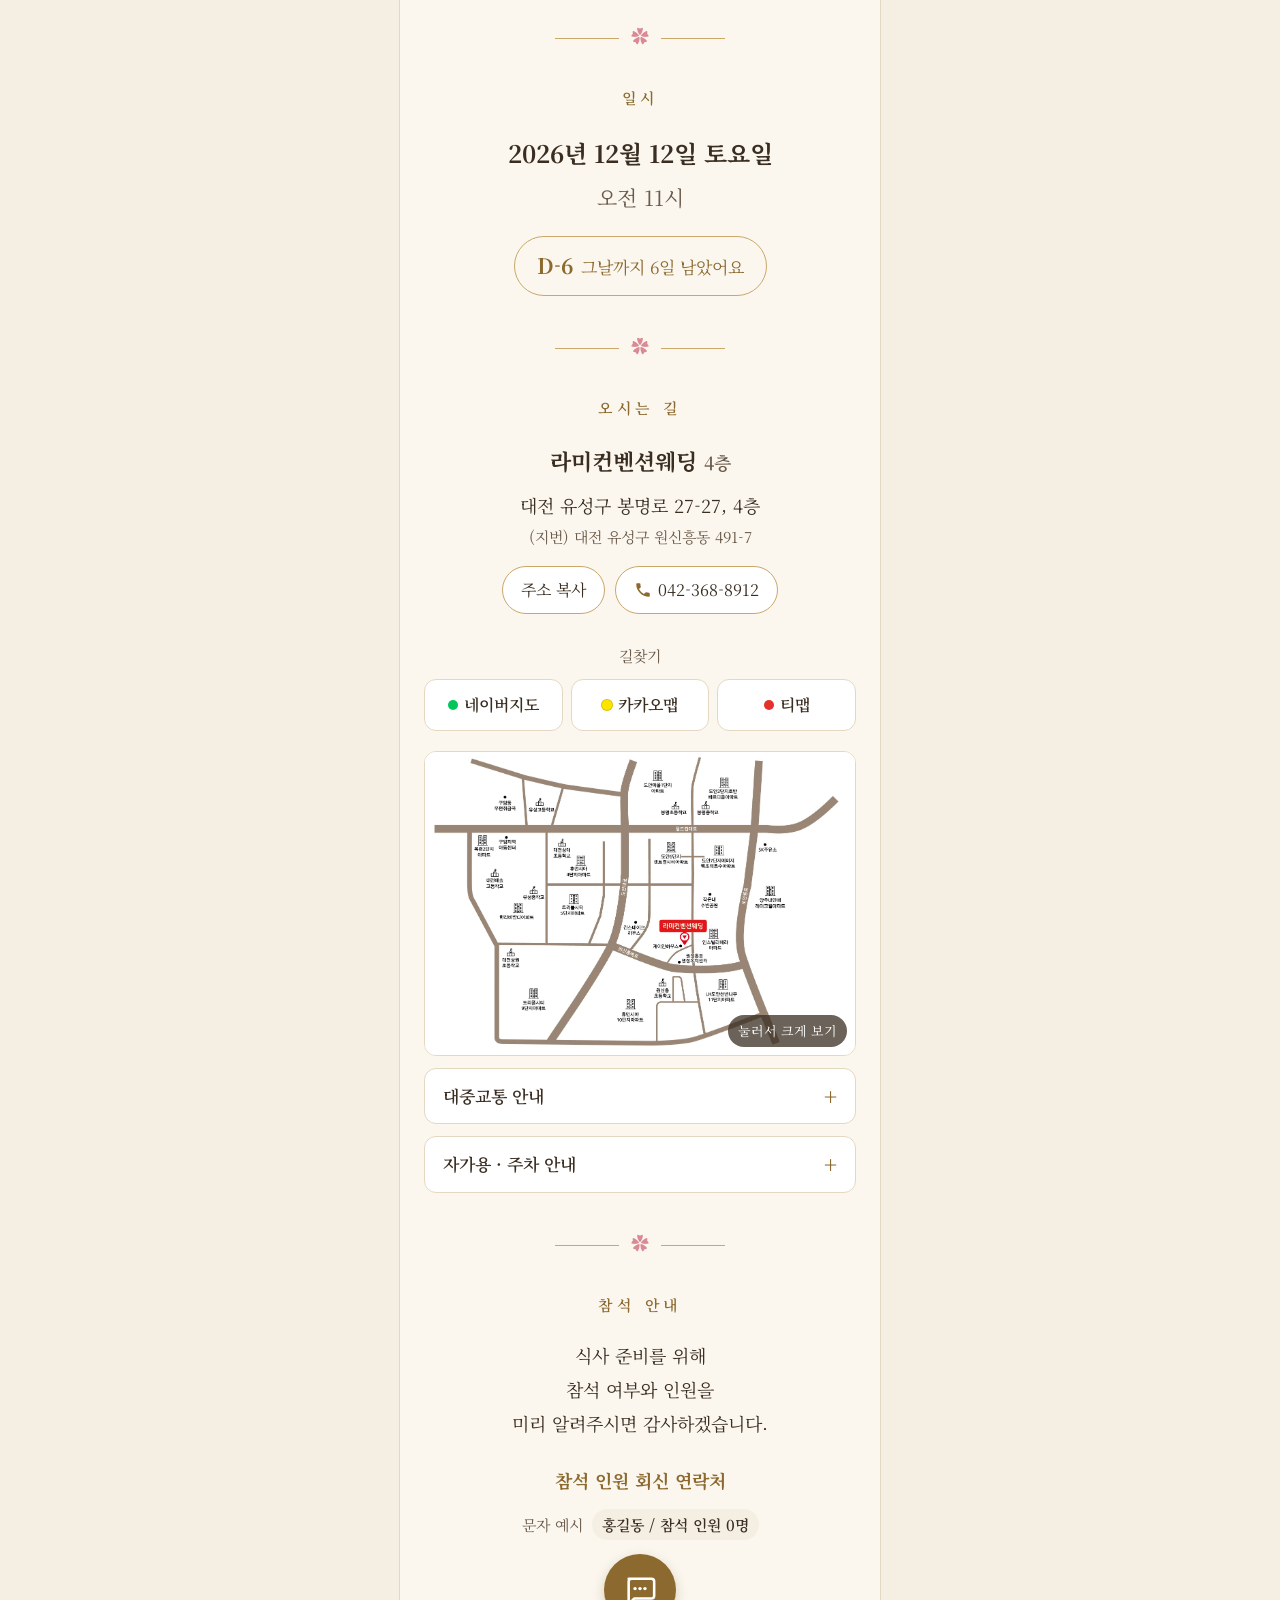
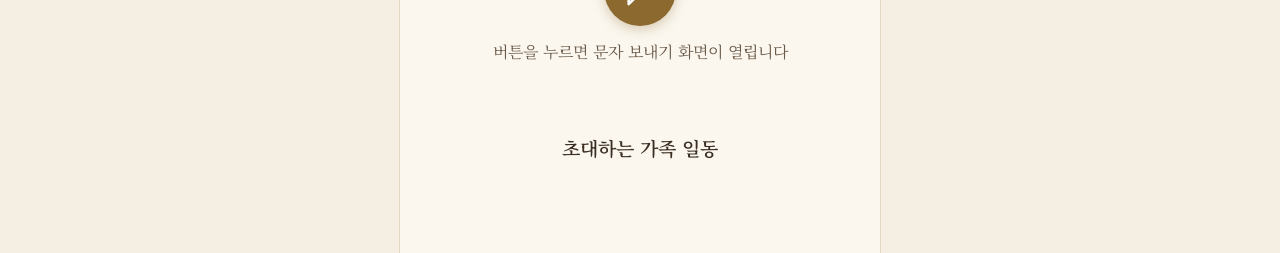
==== commit eecf29b3: "문자 예시를 한 줄 컴팩트 디자인으로 바꾸고 문자 아이콘 바로 위로 이동 Co-Authored-By: Claude Opus 5.5 <noreply@anthropic.com> Cla" ====
--- a/index.html
+++ b/index.html
@@ -22,7 +22,7 @@
 <link rel="preconnect" href="https://fonts.googleapis.com">
 <link rel="preconnect" href="https://fonts.gstatic.com" crossorigin>
 <link rel="stylesheet" href="https://fonts.googleapis.com/css2?family=Noto+Serif+KR:wght@400;600;700&display=swap">
-<link rel="stylesheet" href="style.css?v=20261027d">
+<link rel="stylesheet" href="style.css?v=20261027e">
 </head>
 <body>
 
@@ -136,15 +136,11 @@
     <h2 id="rsvp-h" class="label">참석 안내</h2>
     <p class="rsvp">식사 준비를 위해<br>참석 여부와 인원을<br>미리 알려주시면 감사하겠습니다.</p>
     <p class="sms-label">참석 인원 회신 연락처</p>
+    <p class="sms-example">문자 예시 <span>홍길동 / 참석 인원 0명</span></p>
     <a class="sms" href="sms:01034196019" aria-label="문자 보내기 010-3419-6019">
       <svg viewBox="0 0 24 24" width="34" height="34" aria-hidden="true"><path d="M4 4h16a2 2 0 012 2v10a2 2 0 01-2 2H8l-4 4V6a2 2 0 012-2z" fill="none" stroke="currentColor" stroke-width="1.8" stroke-linejoin="round"/><circle cx="8.5" cy="11" r="1.2" fill="currentColor"/><circle cx="12" cy="11" r="1.2" fill="currentColor"/><circle cx="15.5" cy="11" r="1.2" fill="currentColor"/></svg>
     </a>
     <p class="sms-tip">버튼을 누르면 문자 보내기 화면이 열립니다</p>
-    <div class="sms-example">
-      <p class="sms-example-title">문자 보내실 때 예시</p>
-      <p class="sms-example-body">홍길동 / 참석 인원 0명</p>
-      <p class="sms-example-note">보내시는 분 성함과 인원 수를 적어 주세요</p>
-    </div>
   </section>
 
   <footer class="sec closing reveal">
@@ -153,6 +149,6 @@
 </main>
 
 <div class="toast" id="toast" role="status" aria-live="polite"></div>
-<script src="main.js?v=20261027d"></script>
+<script src="main.js?v=20261027e"></script>
 </body>
 </html>
--- a/style.css
+++ b/style.css
@@ -173,18 +173,12 @@
 }
 .sms-label { margin: 0 0 12px; font-size: 18px; font-weight: 700; color: var(--gold); }
 .sms-tip { margin: 12px 0 0; font-size: 16px; color: var(--muted); }
-.sms-example {
-  margin: 20px auto 0; max-width: 320px; padding: 16px 18px;
-  border: 1.5px dashed var(--gold-soft); border-radius: 12px; background: #fff;
-}
-.sms-example p { margin: 0; }
-.sms-example-title { font-size: 15px; font-weight: 700; color: var(--gold); }
-.sms-example-body {
-  display: inline-block; margin-top: 10px !important; padding: 8px 16px;
-  border-radius: 16px 16px 16px 4px; background: var(--paper);
-  font-size: 18px; font-weight: 700; color: var(--ink);
-}
-.sms-example-note { margin-top: 10px !important; font-size: 15px; color: var(--muted); }
+.sms-example { margin: 0 0 14px; font-size: 15px; color: var(--muted); }
+.sms-example span {
+  display: inline-block; margin-left: 4px; padding: 2px 10px;
+  border-radius: 999px; background: var(--paper);
+  color: var(--ink); font-weight: 600;
+}
 .sms:active, .chip:active, .map-btn:active { transform: scale(0.97); }
 
 .closing { padding-top: 24px; }
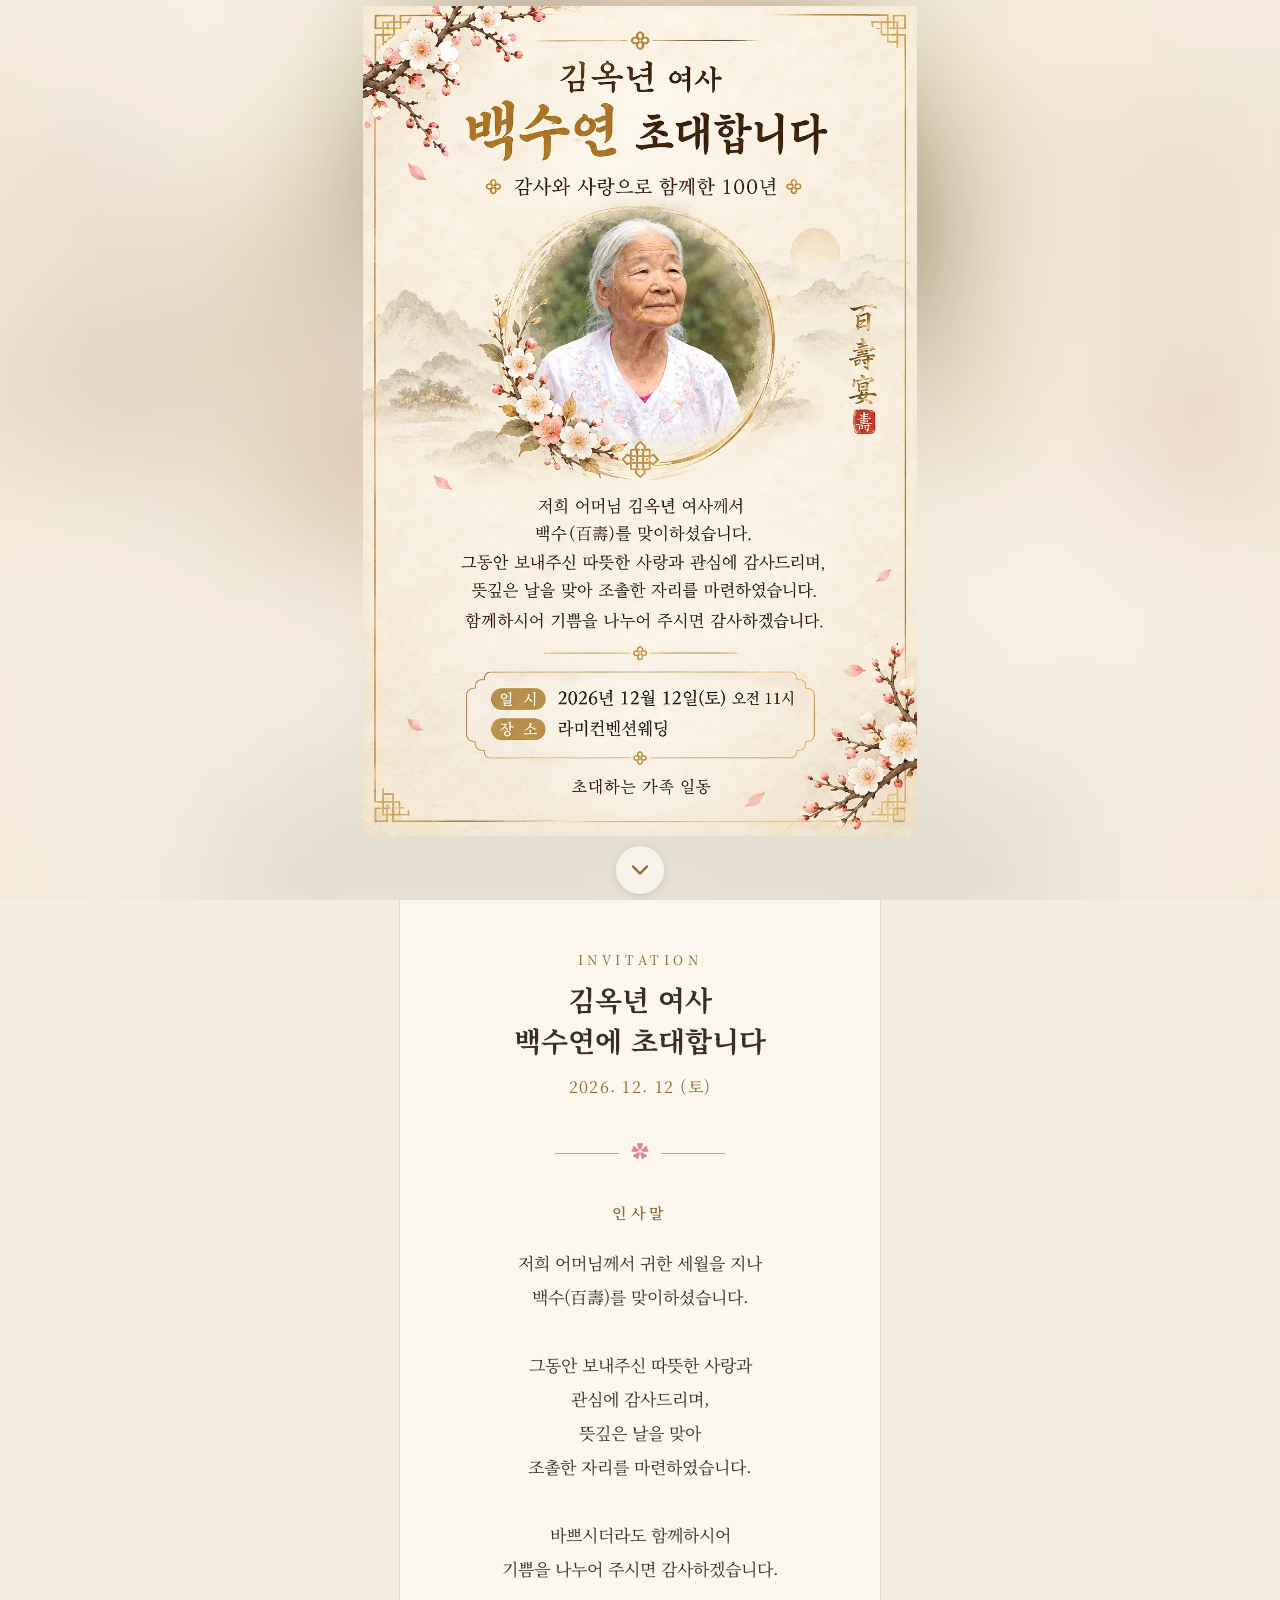
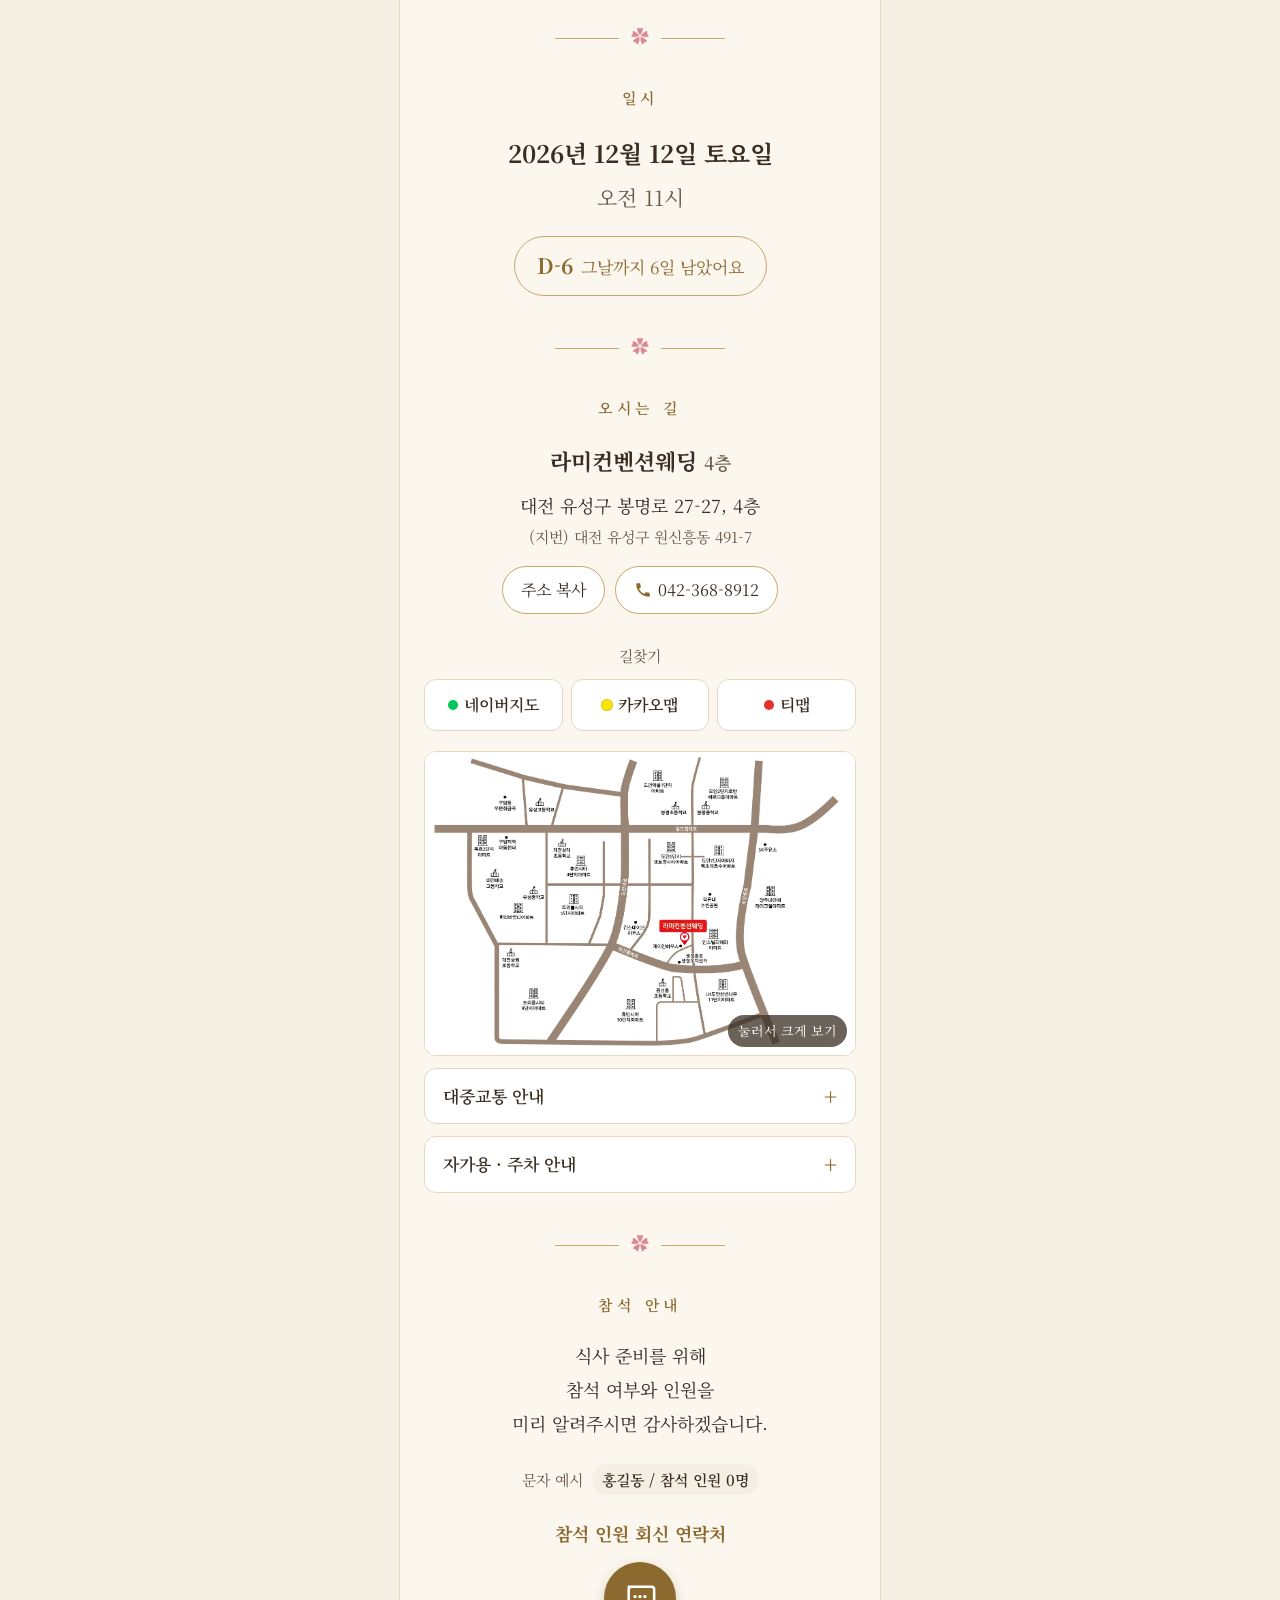
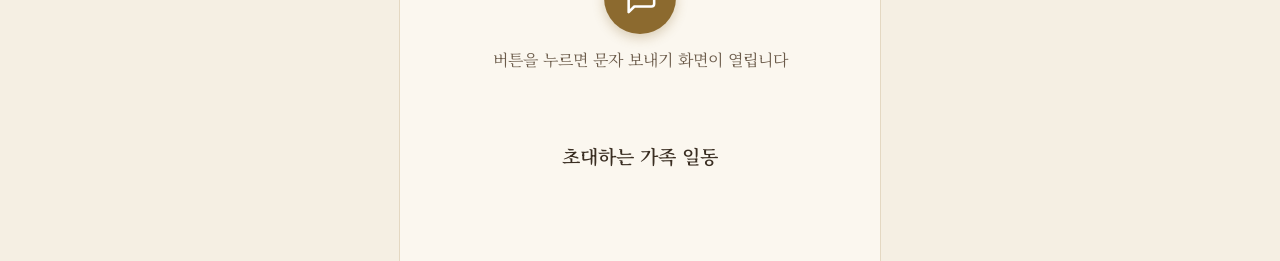
==== commit 66d226e6: "문자 예시를 회신 연락처 문구 위로 이동 Co-Authored-By: Claude Opus 5.5 <noreply@anthropic.com> Claude-Session: https" ====
--- a/index.html
+++ b/index.html
@@ -22,7 +22,7 @@
 <link rel="preconnect" href="https://fonts.googleapis.com">
 <link rel="preconnect" href="https://fonts.gstatic.com" crossorigin>
 <link rel="stylesheet" href="https://fonts.googleapis.com/css2?family=Noto+Serif+KR:wght@400;600;700&display=swap">
-<link rel="stylesheet" href="style.css?v=20261027e">
+<link rel="stylesheet" href="style.css?v=20261027f">
 </head>
 <body>
 
@@ -135,8 +135,8 @@
   <section class="sec reveal" aria-labelledby="rsvp-h">
     <h2 id="rsvp-h" class="label">참석 안내</h2>
     <p class="rsvp">식사 준비를 위해<br>참석 여부와 인원을<br>미리 알려주시면 감사하겠습니다.</p>
+    <p class="sms-example">문자 예시 <span>홍길동 / 참석 인원 0명</span></p>
     <p class="sms-label">참석 인원 회신 연락처</p>
-    <p class="sms-example">문자 예시 <span>홍길동 / 참석 인원 0명</span></p>
     <a class="sms" href="sms:01034196019" aria-label="문자 보내기 010-3419-6019">
       <svg viewBox="0 0 24 24" width="34" height="34" aria-hidden="true"><path d="M4 4h16a2 2 0 012 2v10a2 2 0 01-2 2H8l-4 4V6a2 2 0 012-2z" fill="none" stroke="currentColor" stroke-width="1.8" stroke-linejoin="round"/><circle cx="8.5" cy="11" r="1.2" fill="currentColor"/><circle cx="12" cy="11" r="1.2" fill="currentColor"/><circle cx="15.5" cy="11" r="1.2" fill="currentColor"/></svg>
     </a>
@@ -149,6 +149,6 @@
 </main>
 
 <div class="toast" id="toast" role="status" aria-live="polite"></div>
-<script src="main.js?v=20261027e"></script>
+<script src="main.js?v=20261027f"></script>
 </body>
 </html>
--- a/style.css
+++ b/style.css
@@ -173,7 +173,7 @@
 }
 .sms-label { margin: 0 0 12px; font-size: 18px; font-weight: 700; color: var(--gold); }
 .sms-tip { margin: 12px 0 0; font-size: 16px; color: var(--muted); }
-.sms-example { margin: 0 0 14px; font-size: 15px; color: var(--muted); }
+.sms-example { margin: 0 0 22px; font-size: 15px; color: var(--muted); }
 .sms-example span {
   display: inline-block; margin-left: 4px; padding: 2px 10px;
   border-radius: 999px; background: var(--paper);
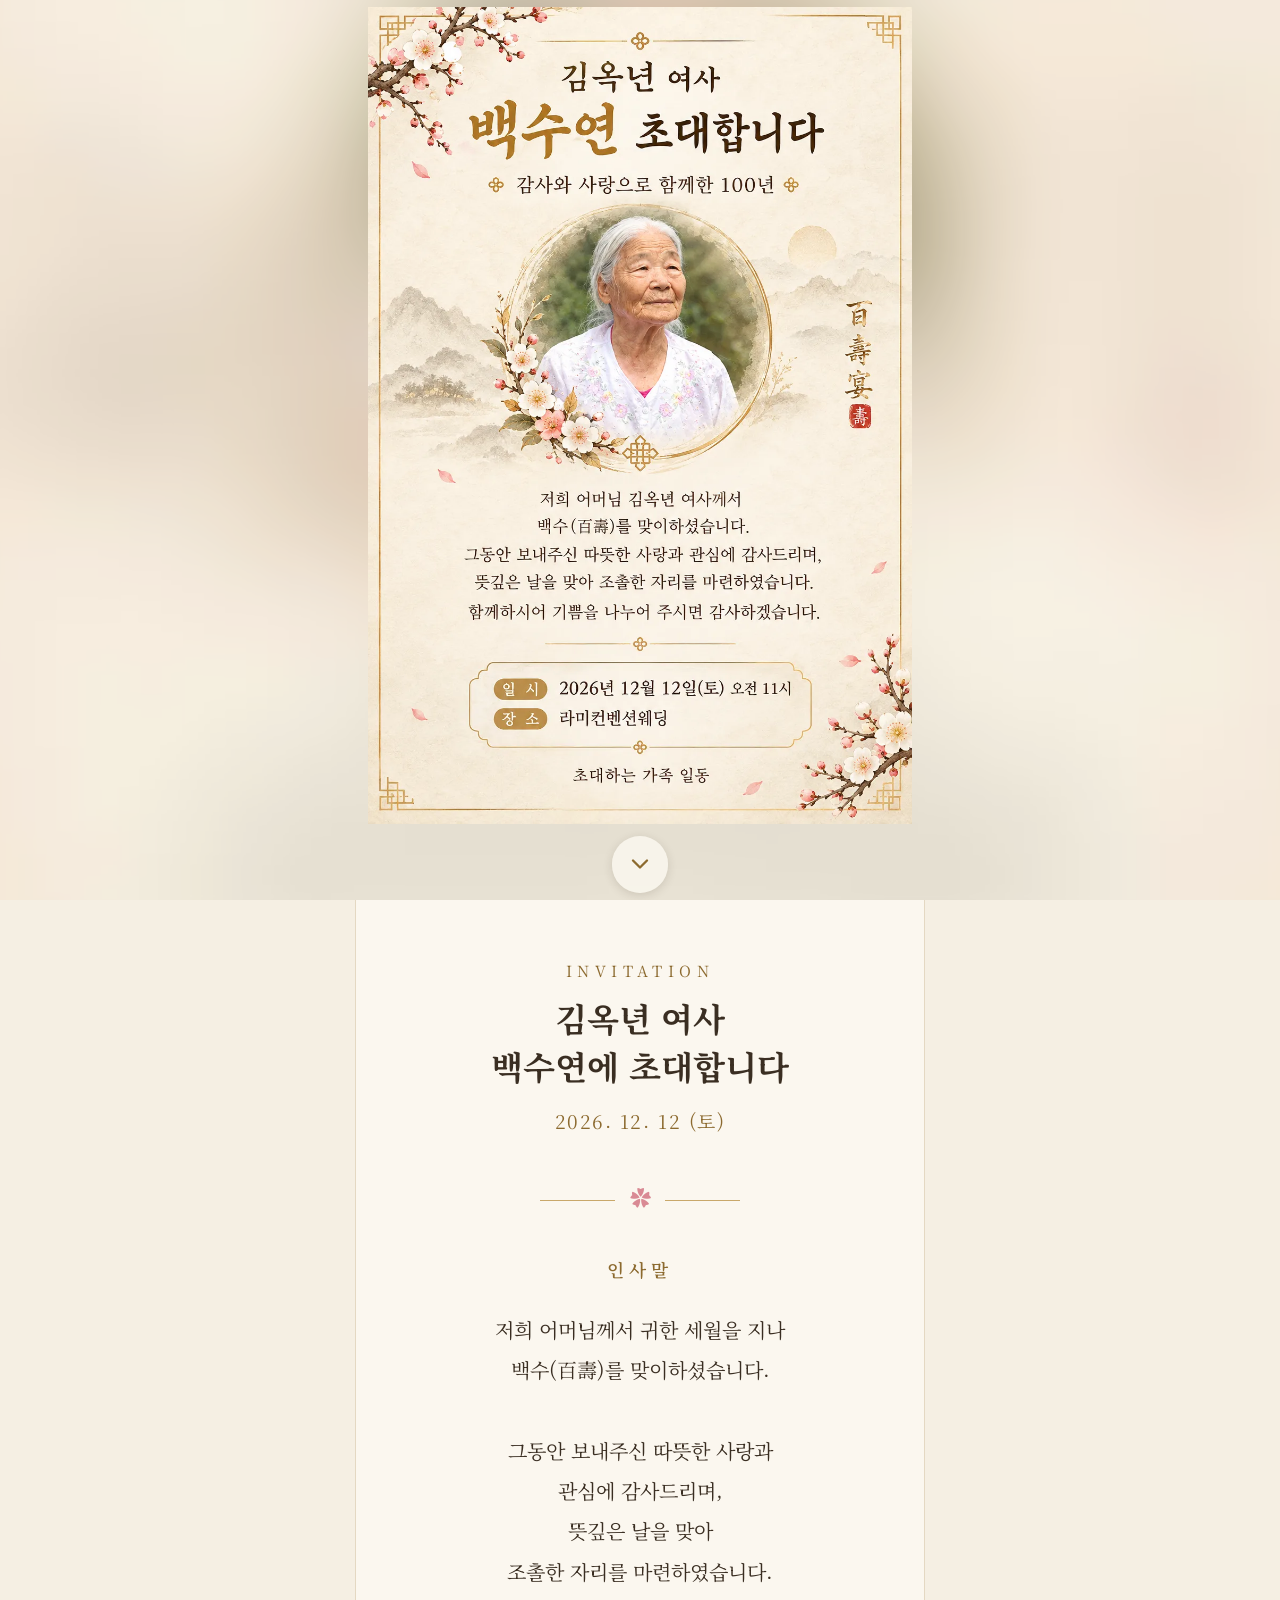
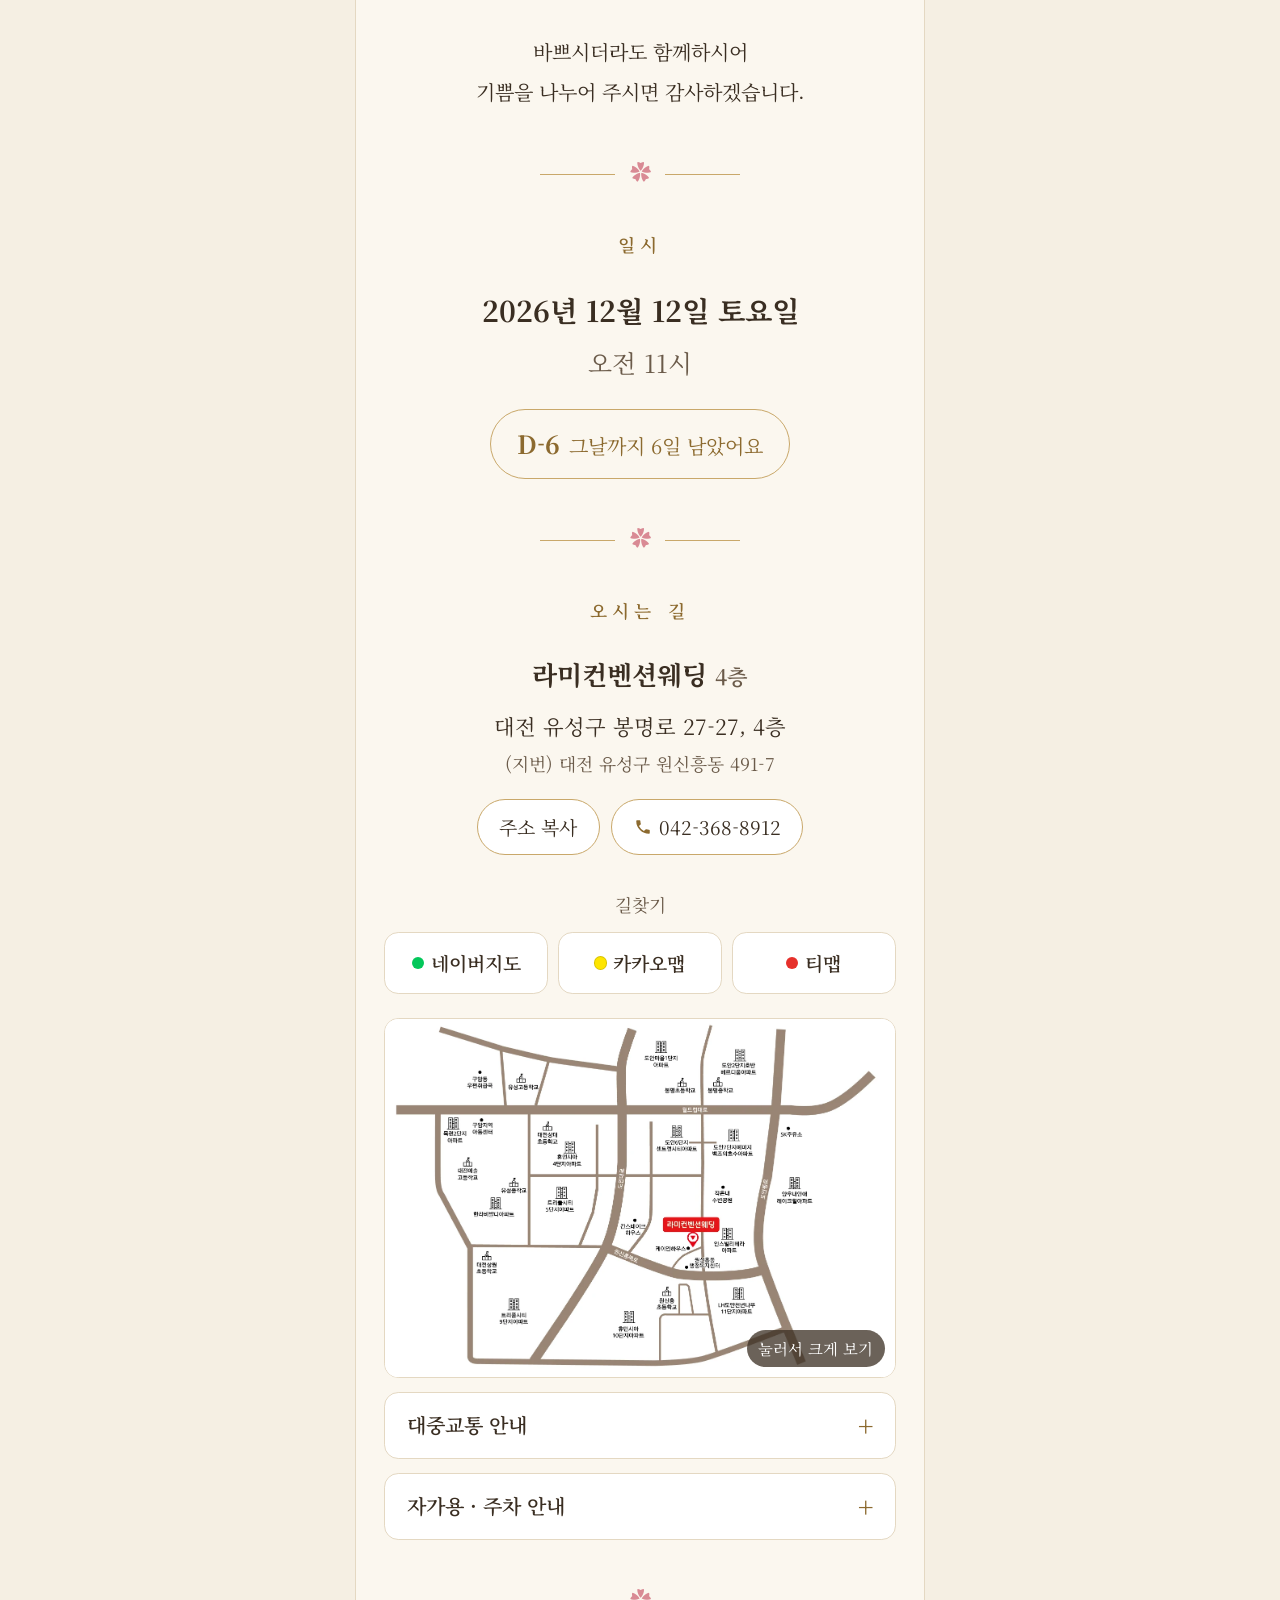
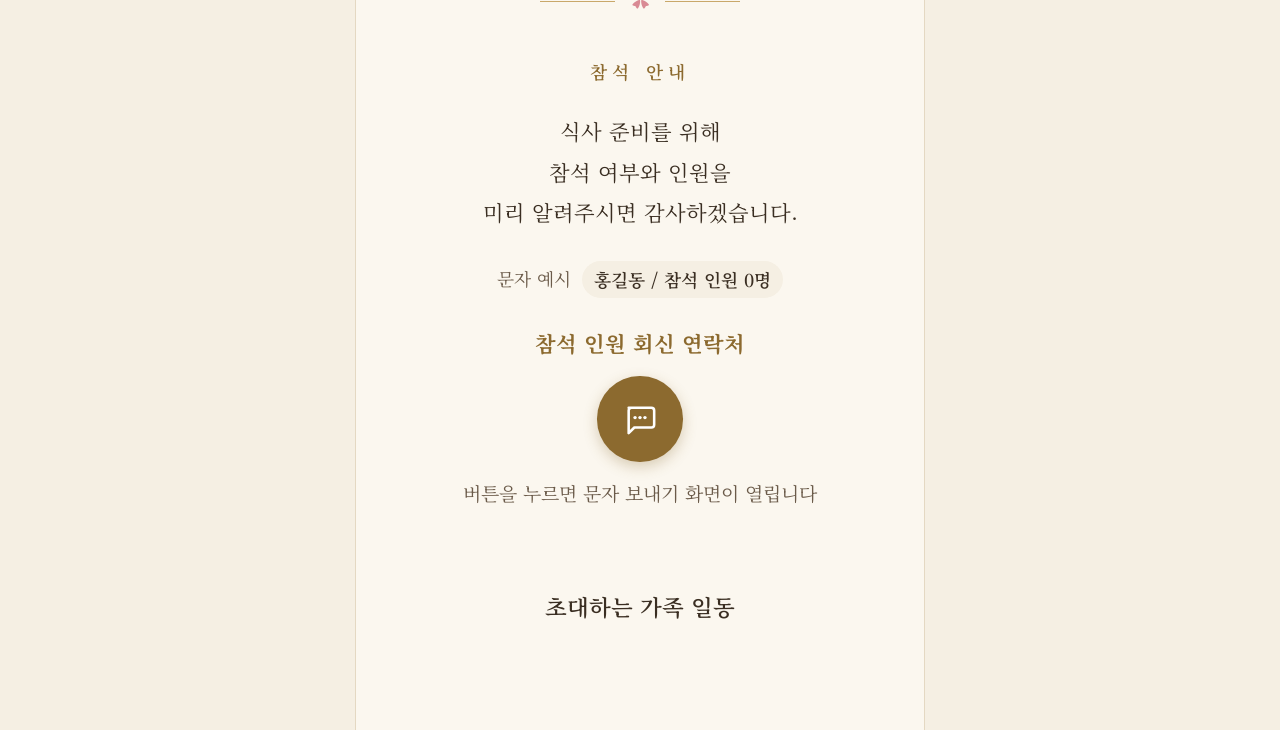
==== commit e359e4fa: "전 버전 아이패드·맥 화면 폭 자동 맞춤(화면 배율 --ui) 휴대폰(폭 400px 안팎)은 기존과 픽셀 단위로 동일  Co-Authored-By: Claude Opus 5.5 <" ====
--- a/index.html
+++ b/index.html
@@ -22,7 +22,7 @@
 <link rel="preconnect" href="https://fonts.googleapis.com">
 <link rel="preconnect" href="https://fonts.gstatic.com" crossorigin>
 <link rel="stylesheet" href="https://fonts.googleapis.com/css2?family=Noto+Serif+KR:wght@400;600;700&display=swap">
-<link rel="stylesheet" href="style.css?v=20261027f">
+<link rel="stylesheet" href="style.css?v=20261028w">
 </head>
 <body>
 
@@ -149,6 +149,6 @@
 </main>
 
 <div class="toast" id="toast" role="status" aria-live="polite"></div>
-<script src="main.js?v=20261027f"></script>
+<script src="main.js?v=20261028w"></script>
 </body>
 </html>
--- a/style.css
+++ b/style.css
@@ -1,4 +1,6 @@
 :root {
+  /* 화면 배율: 휴대폰 1, 아이패드·맥 등 큰 화면에서 최대 1.5배 (main.js가 계산) */
+  --ui: 1;
   --paper: #F5EFE3;
   --card: #FBF7EF;
   --ink: #3A2E22;
@@ -16,7 +18,7 @@
   background: var(--paper);
   color: var(--ink);
   font-family: "Noto Serif KR", "Nanum Myeongjo", "AppleMyungjo", serif;
-  font-size: 17px;
+  font-size: calc(17px * var(--ui));
   line-height: 1.8;
   word-break: keep-all;
   overflow-wrap: break-word;
@@ -36,7 +38,7 @@
   flex-direction: column;
   align-items: center;
   justify-content: center;
-  gap: 10px;
+  gap: calc(10px * var(--ui));
   padding-bottom: env(safe-area-inset-bottom);
   background: var(--paper);
 }
@@ -44,158 +46,158 @@
   position: absolute;
   inset: -40px;
   background: url("images/cover-blur.jpg") center / cover no-repeat;
-  filter: blur(14px) saturate(0.9);
+  filter: blur(calc(14px * var(--ui))) saturate(0.9);
   opacity: 0.85;
 }
-.cover picture { position: relative; display: block; width: 100%; max-width: 560px; }
+.cover picture { position: relative; display: block; width: 100%; max-width: calc(560px * var(--ui)); }
 .cover-img {
   width: 100%;
   height: auto;
-  /* 화살표 자리(약 70px)를 빼고 남는 높이 안에 포스터 전체가 들어가게 함 */
-  max-height: calc(var(--cover-h, 100svh) - 70px);
+  /* 화살표 자리(약 calc(70px * var(--ui)))를 빼고 남는 높이 안에 포스터 전체가 들어가게 함 */
+  max-height: calc(var(--cover-h, 100svh) - calc(70px * var(--ui)));
   object-fit: contain;
 }
 .scroll-hint {
   position: relative;
   flex: none;
-  width: 48px; height: 48px;
+  width: calc(48px * var(--ui)); height: calc(48px * var(--ui));
   display: grid; place-items: center;
   border-radius: 50%;
   background: rgba(251, 247, 239, 0.85);
   color: var(--gold);
-  box-shadow: 0 2px 8px rgba(58, 46, 34, 0.15);
+  box-shadow: 0 calc(2px * var(--ui)) calc(8px * var(--ui)) rgba(58, 46, 34, 0.15);
   animation: bob 2s ease-in-out infinite;
 }
-@keyframes bob { 50% { transform: translateY(6px); } }
+@keyframes bob { 50% { transform: translateY(calc(6px * var(--ui))); } }
 
 /* 본문 */
 .card {
-  max-width: 480px;
+  max-width: calc(480px * var(--ui));
   margin: 0 auto;
   background: var(--card);
-  padding: 8px 24px calc(48px + env(safe-area-inset-bottom));
+  padding: calc(8px * var(--ui)) calc(24px * var(--ui)) calc(calc(48px * var(--ui)) + env(safe-area-inset-bottom));
   box-shadow: 0 0 0 1px var(--line);
 }
-.sec { padding: 40px 0; text-align: center; }
-.eyebrow { margin: 0 0 8px; letter-spacing: 0.35em; font-size: 13px; color: var(--gold); }
-h1 { margin: 0; font-size: 28px; line-height: 1.45; font-weight: 700; }
-.small-date { margin: 12px 0 0; font-size: 16px; color: var(--gold); letter-spacing: 0.08em; }
+.sec { padding: calc(40px * var(--ui)) 0; text-align: center; }
+.eyebrow { margin: 0 0 calc(8px * var(--ui)); letter-spacing: 0.35em; font-size: calc(13px * var(--ui)); color: var(--gold); }
+h1 { margin: 0; font-size: calc(28px * var(--ui)); line-height: 1.45; font-weight: 700; }
+.small-date { margin: calc(12px * var(--ui)) 0 0; font-size: calc(16px * var(--ui)); color: var(--gold); letter-spacing: 0.08em; }
 .label {
-  margin: 0 0 20px;
-  font-size: 15px;
+  margin: 0 0 calc(20px * var(--ui));
+  font-size: calc(15px * var(--ui));
   font-weight: 600;
   letter-spacing: 0.3em;
   color: var(--gold);
 }
-.ornament { text-align: center; color: var(--blossom); font-size: 18px; line-height: 1; }
+.ornament { text-align: center; color: var(--blossom); font-size: calc(18px * var(--ui)); line-height: 1; }
 .ornament::before, .ornament::after {
-  content: ""; display: inline-block; width: 64px; height: 1px;
-  background: var(--gold-soft); vertical-align: middle; margin: 0 12px;
-}
-.greeting { margin: 0; font-size: 17px; line-height: 2; }
-
-.big-date { margin: 0; font-size: 24px; font-weight: 700; }
-.big-time { margin: 4px 0 20px; font-size: 21px; color: var(--muted); }
+  content: ""; display: inline-block; width: calc(64px * var(--ui)); height: 1px;
+  background: var(--gold-soft); vertical-align: middle; margin: 0 calc(12px * var(--ui));
+}
+.greeting { margin: 0; font-size: calc(17px * var(--ui)); line-height: 2; }
+
+.big-date { margin: 0; font-size: calc(24px * var(--ui)); font-weight: 700; }
+.big-time { margin: calc(4px * var(--ui)) 0 calc(20px * var(--ui)); font-size: calc(21px * var(--ui)); color: var(--muted); }
 .dday {
   display: inline-block;
   margin: 0;
-  padding: 10px 22px;
-  border: 1.5px solid var(--gold-soft);
-  border-radius: 999px;
-  font-size: 17px;
+  padding: calc(10px * var(--ui)) calc(22px * var(--ui));
+  border: calc(1.5px * var(--ui)) solid var(--gold-soft);
+  border-radius: calc(999px * var(--ui));
+  font-size: calc(17px * var(--ui));
   color: var(--gold);
   min-height: 1.8em;
 }
 .dday:empty { display: none; }
-.dday b { font-size: 21px; margin-right: 8px; }
-
-.venue { margin: 0; font-size: 22px; font-weight: 700; }
-.venue span { font-size: 18px; font-weight: 600; color: var(--muted); }
-.addr { margin: 8px 0 0; font-size: 18px; }
-.addr-sub { margin: 2px 0 0; font-size: 15px; color: var(--muted); }
-.row { display: flex; gap: 10px; justify-content: center; flex-wrap: wrap; margin-top: 16px; }
+.dday b { font-size: calc(21px * var(--ui)); margin-right: calc(8px * var(--ui)); }
+
+.venue { margin: 0; font-size: calc(22px * var(--ui)); font-weight: 700; }
+.venue span { font-size: calc(18px * var(--ui)); font-weight: 600; color: var(--muted); }
+.addr { margin: calc(8px * var(--ui)) 0 0; font-size: calc(18px * var(--ui)); }
+.addr-sub { margin: calc(2px * var(--ui)) 0 0; font-size: calc(15px * var(--ui)); color: var(--muted); }
+.row { display: flex; gap: calc(10px * var(--ui)); justify-content: center; flex-wrap: wrap; margin-top: calc(16px * var(--ui)); }
 .chip {
-  display: inline-flex; align-items: center; gap: 6px;
-  min-height: 48px; padding: 0 18px;
-  border: 1.5px solid var(--gold-soft); border-radius: 999px;
+  display: inline-flex; align-items: center; gap: calc(6px * var(--ui));
+  min-height: calc(48px * var(--ui)); padding: 0 calc(18px * var(--ui));
+  border: calc(1.5px * var(--ui)) solid var(--gold-soft); border-radius: calc(999px * var(--ui));
   background: #fff; color: var(--ink);
-  font: inherit; font-size: 16px; text-decoration: none; cursor: pointer;
+  font: inherit; font-size: calc(16px * var(--ui)); text-decoration: none; cursor: pointer;
 }
 .chip svg { color: var(--gold); }
-.sub-label { margin: 28px 0 10px; font-size: 15px; color: var(--muted); }
-.maps { display: grid; grid-template-columns: repeat(3, 1fr); gap: 8px; }
+.sub-label { margin: calc(28px * var(--ui)) 0 calc(10px * var(--ui)); font-size: calc(15px * var(--ui)); color: var(--muted); }
+.maps { display: grid; grid-template-columns: repeat(3, 1fr); gap: calc(8px * var(--ui)); }
 .map-btn {
   display: flex; align-items: center; justify-content: center;
-  min-height: 52px; border-radius: 12px;
-  font-size: 16px; font-weight: 600; text-decoration: none;
-  border: 1.5px solid var(--line); background: #fff;
-}
-.map-btn::before { content: ""; width: 10px; height: 10px; border-radius: 50%; margin-right: 6px; }
+  min-height: calc(52px * var(--ui)); border-radius: calc(12px * var(--ui));
+  font-size: calc(16px * var(--ui)); font-weight: 600; text-decoration: none;
+  border: calc(1.5px * var(--ui)) solid var(--line); background: #fff;
+}
+.map-btn::before { content: ""; width: calc(10px * var(--ui)); height: calc(10px * var(--ui)); border-radius: 50%; margin-right: calc(6px * var(--ui)); }
 .map-btn.naver::before { background: #03C75A; }
 .map-btn.kakao::before { background: #FEE500; box-shadow: 0 0 0 1px #d8c300; }
 .map-btn.tmap::before { background: #E6302B; }
 
 .map-img {
-  position: relative; display: block; margin-top: 20px;
-  border: 1px solid var(--line); border-radius: 12px; overflow: hidden; background: #fff;
+  position: relative; display: block; margin-top: calc(20px * var(--ui));
+  border: 1px solid var(--line); border-radius: calc(12px * var(--ui)); overflow: hidden; background: #fff;
 }
 .zoom-tip {
-  position: absolute; right: 8px; bottom: 8px;
-  padding: 4px 10px; border-radius: 999px;
-  background: rgba(58, 46, 34, 0.75); color: #fff; font-size: 13px;
+  position: absolute; right: calc(8px * var(--ui)); bottom: calc(8px * var(--ui));
+  padding: calc(4px * var(--ui)) calc(10px * var(--ui)); border-radius: calc(999px * var(--ui));
+  background: rgba(58, 46, 34, 0.75); color: #fff; font-size: calc(13px * var(--ui));
 }
 
 .acc {
-  margin-top: 12px; text-align: left;
-  border: 1px solid var(--line); border-radius: 12px; background: #fff;
+  margin-top: calc(12px * var(--ui)); text-align: left;
+  border: 1px solid var(--line); border-radius: calc(12px * var(--ui)); background: #fff;
 }
 .acc summary {
   list-style: none; cursor: pointer;
-  min-height: 52px; padding: 12px 44px 12px 18px; position: relative;
-  font-size: 17px; font-weight: 600;
+  min-height: calc(52px * var(--ui)); padding: calc(12px * var(--ui)) calc(44px * var(--ui)) calc(12px * var(--ui)) calc(18px * var(--ui)); position: relative;
+  font-size: calc(17px * var(--ui)); font-weight: 600;
 }
 .acc summary::-webkit-details-marker { display: none; }
 .acc summary::after {
-  content: "+"; position: absolute; right: 18px; top: 50%;
-  transform: translateY(-50%); font-size: 22px; color: var(--gold);
+  content: "+"; position: absolute; right: calc(18px * var(--ui)); top: 50%;
+  transform: translateY(-50%); font-size: calc(22px * var(--ui)); color: var(--gold);
 }
 .acc[open] summary::after { content: "−"; }
-.acc dl { margin: 0; padding: 0 18px 16px; }
-.acc dt { margin-top: 12px; font-weight: 700; color: var(--gold); font-size: 16px; }
-.acc dd { margin: 4px 0 0; font-size: 16px; line-height: 1.7; }
-
-.rsvp { margin: 0 0 24px; font-size: 18px; line-height: 1.9; }
+.acc dl { margin: 0; padding: 0 calc(18px * var(--ui)) calc(16px * var(--ui)); }
+.acc dt { margin-top: calc(12px * var(--ui)); font-weight: 700; color: var(--gold); font-size: calc(16px * var(--ui)); }
+.acc dd { margin: calc(4px * var(--ui)) 0 0; font-size: calc(16px * var(--ui)); line-height: 1.7; }
+
+.rsvp { margin: 0 0 calc(24px * var(--ui)); font-size: calc(18px * var(--ui)); line-height: 1.9; }
 .sms {
   display: inline-grid; place-items: center;
-  width: 72px; height: 72px; border-radius: 50%;
+  width: calc(72px * var(--ui)); height: calc(72px * var(--ui)); border-radius: 50%;
   background: var(--gold); color: #fff;
-  box-shadow: 0 4px 12px rgba(140, 106, 47, 0.3);
-}
-.sms-label { margin: 0 0 12px; font-size: 18px; font-weight: 700; color: var(--gold); }
-.sms-tip { margin: 12px 0 0; font-size: 16px; color: var(--muted); }
-.sms-example { margin: 0 0 22px; font-size: 15px; color: var(--muted); }
+  box-shadow: 0 calc(4px * var(--ui)) calc(12px * var(--ui)) rgba(140, 106, 47, 0.3);
+}
+.sms-label { margin: 0 0 calc(12px * var(--ui)); font-size: calc(18px * var(--ui)); font-weight: 700; color: var(--gold); }
+.sms-tip { margin: calc(12px * var(--ui)) 0 0; font-size: calc(16px * var(--ui)); color: var(--muted); }
+.sms-example { margin: 0 0 calc(22px * var(--ui)); font-size: calc(15px * var(--ui)); color: var(--muted); }
 .sms-example span {
-  display: inline-block; margin-left: 4px; padding: 2px 10px;
-  border-radius: 999px; background: var(--paper);
+  display: inline-block; margin-left: calc(4px * var(--ui)); padding: calc(2px * var(--ui)) calc(10px * var(--ui));
+  border-radius: calc(999px * var(--ui)); background: var(--paper);
   color: var(--ink); font-weight: 600;
 }
 .sms:active, .chip:active, .map-btn:active { transform: scale(0.97); }
 
-.closing { padding-top: 24px; }
-.closing p { margin: 0; font-size: 19px; font-weight: 600; }
-
-a:focus-visible, button:focus-visible, summary:focus-visible { outline: 3px solid var(--gold); outline-offset: 3px; }
+.closing { padding-top: calc(24px * var(--ui)); }
+.closing p { margin: 0; font-size: calc(19px * var(--ui)); font-weight: 600; }
+
+a:focus-visible, button:focus-visible, summary:focus-visible { outline: calc(3px * var(--ui)) solid var(--gold); outline-offset: calc(3px * var(--ui)); }
 
 .toast {
-  position: fixed; left: 50%; bottom: calc(24px + env(safe-area-inset-bottom));
-  transform: translate(-50%, 20px);
-  padding: 10px 20px; border-radius: 999px;
-  background: rgba(58, 46, 34, 0.9); color: #fff; font-size: 15px;
+  position: fixed; left: 50%; bottom: calc(calc(24px * var(--ui)) + env(safe-area-inset-bottom));
+  transform: translate(-50%, calc(20px * var(--ui)));
+  padding: calc(10px * var(--ui)) calc(20px * var(--ui)); border-radius: calc(999px * var(--ui));
+  background: rgba(58, 46, 34, 0.9); color: #fff; font-size: calc(15px * var(--ui));
   opacity: 0; pointer-events: none; transition: opacity .25s, transform .25s;
 }
 .toast.show { opacity: 1; transform: translate(-50%, 0); }
 
-.js .reveal { opacity: 0; transform: translateY(16px); transition: opacity .8s ease, transform .8s ease; }
+.js .reveal { opacity: 0; transform: translateY(calc(16px * var(--ui))); transition: opacity .8s ease, transform .8s ease; }
 .js .reveal.in { opacity: 1; transform: none; }
 
 @media (prefers-reduced-motion: reduce) {
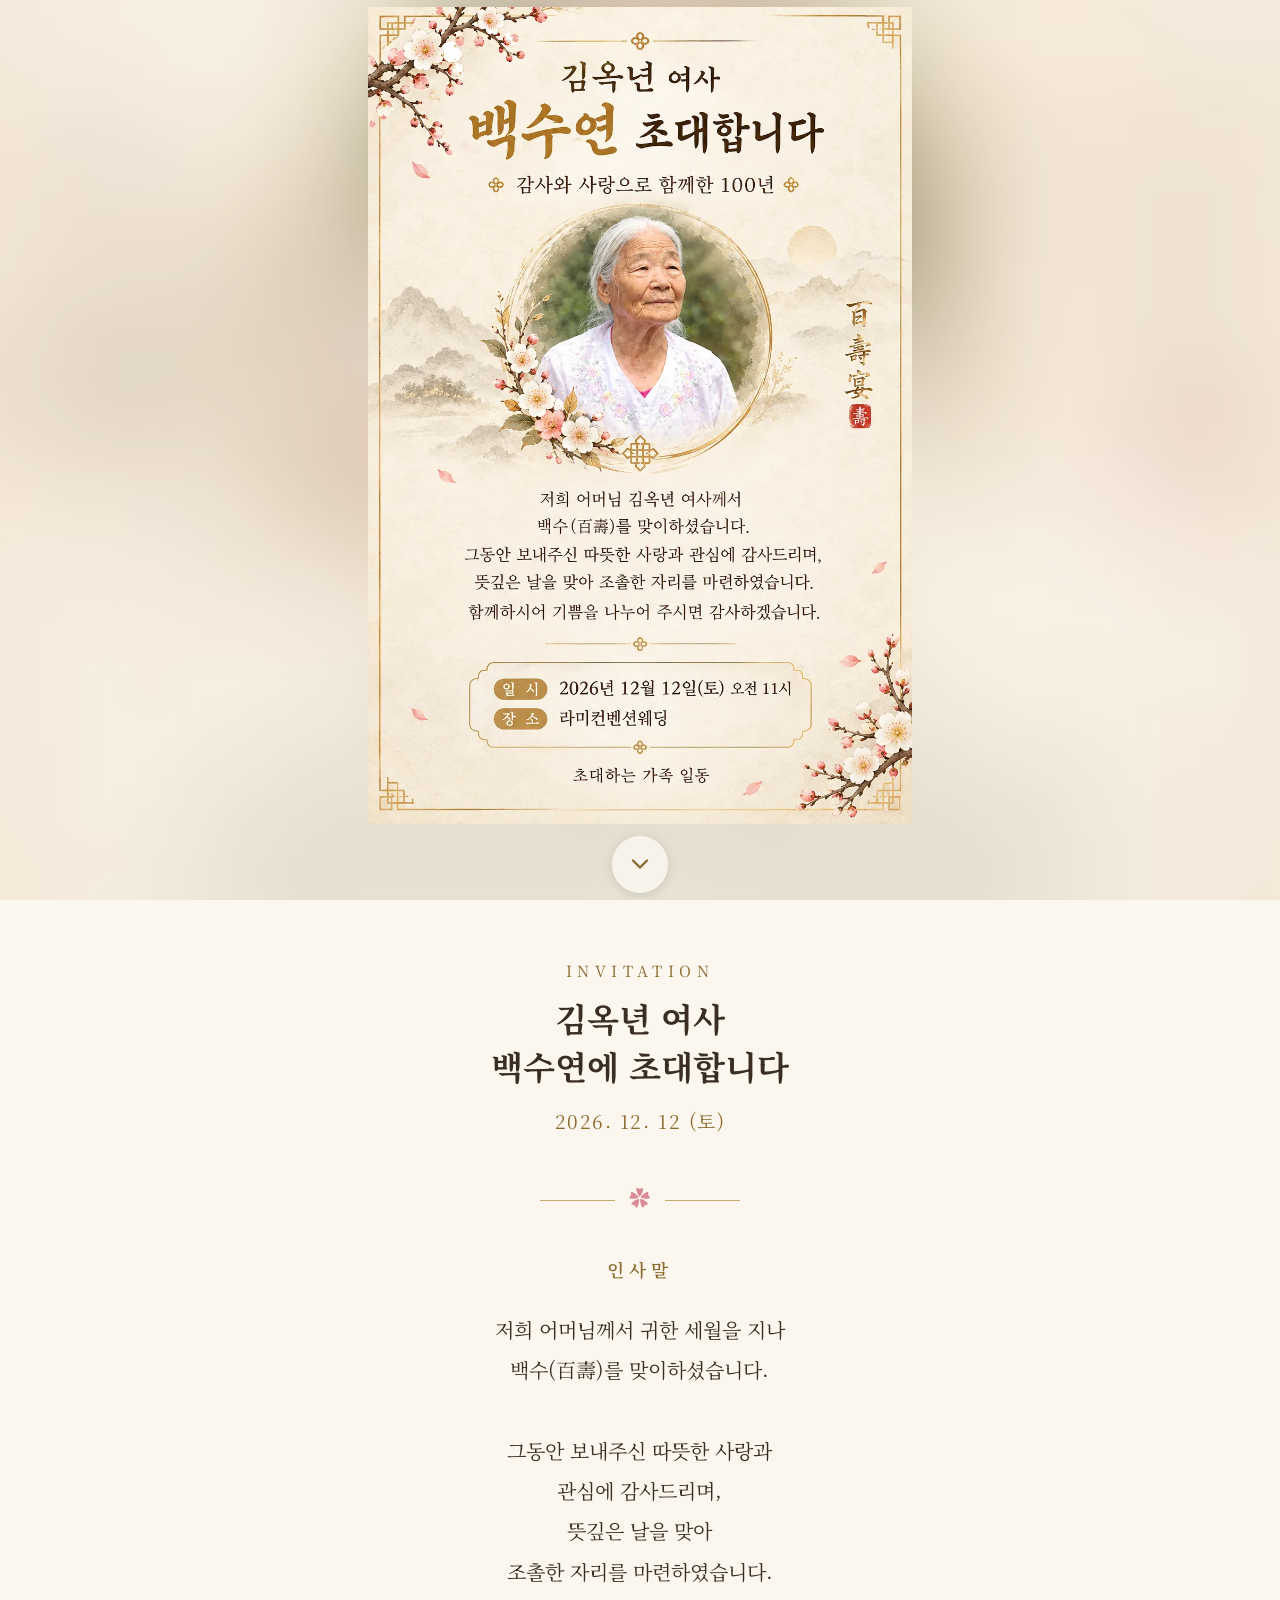
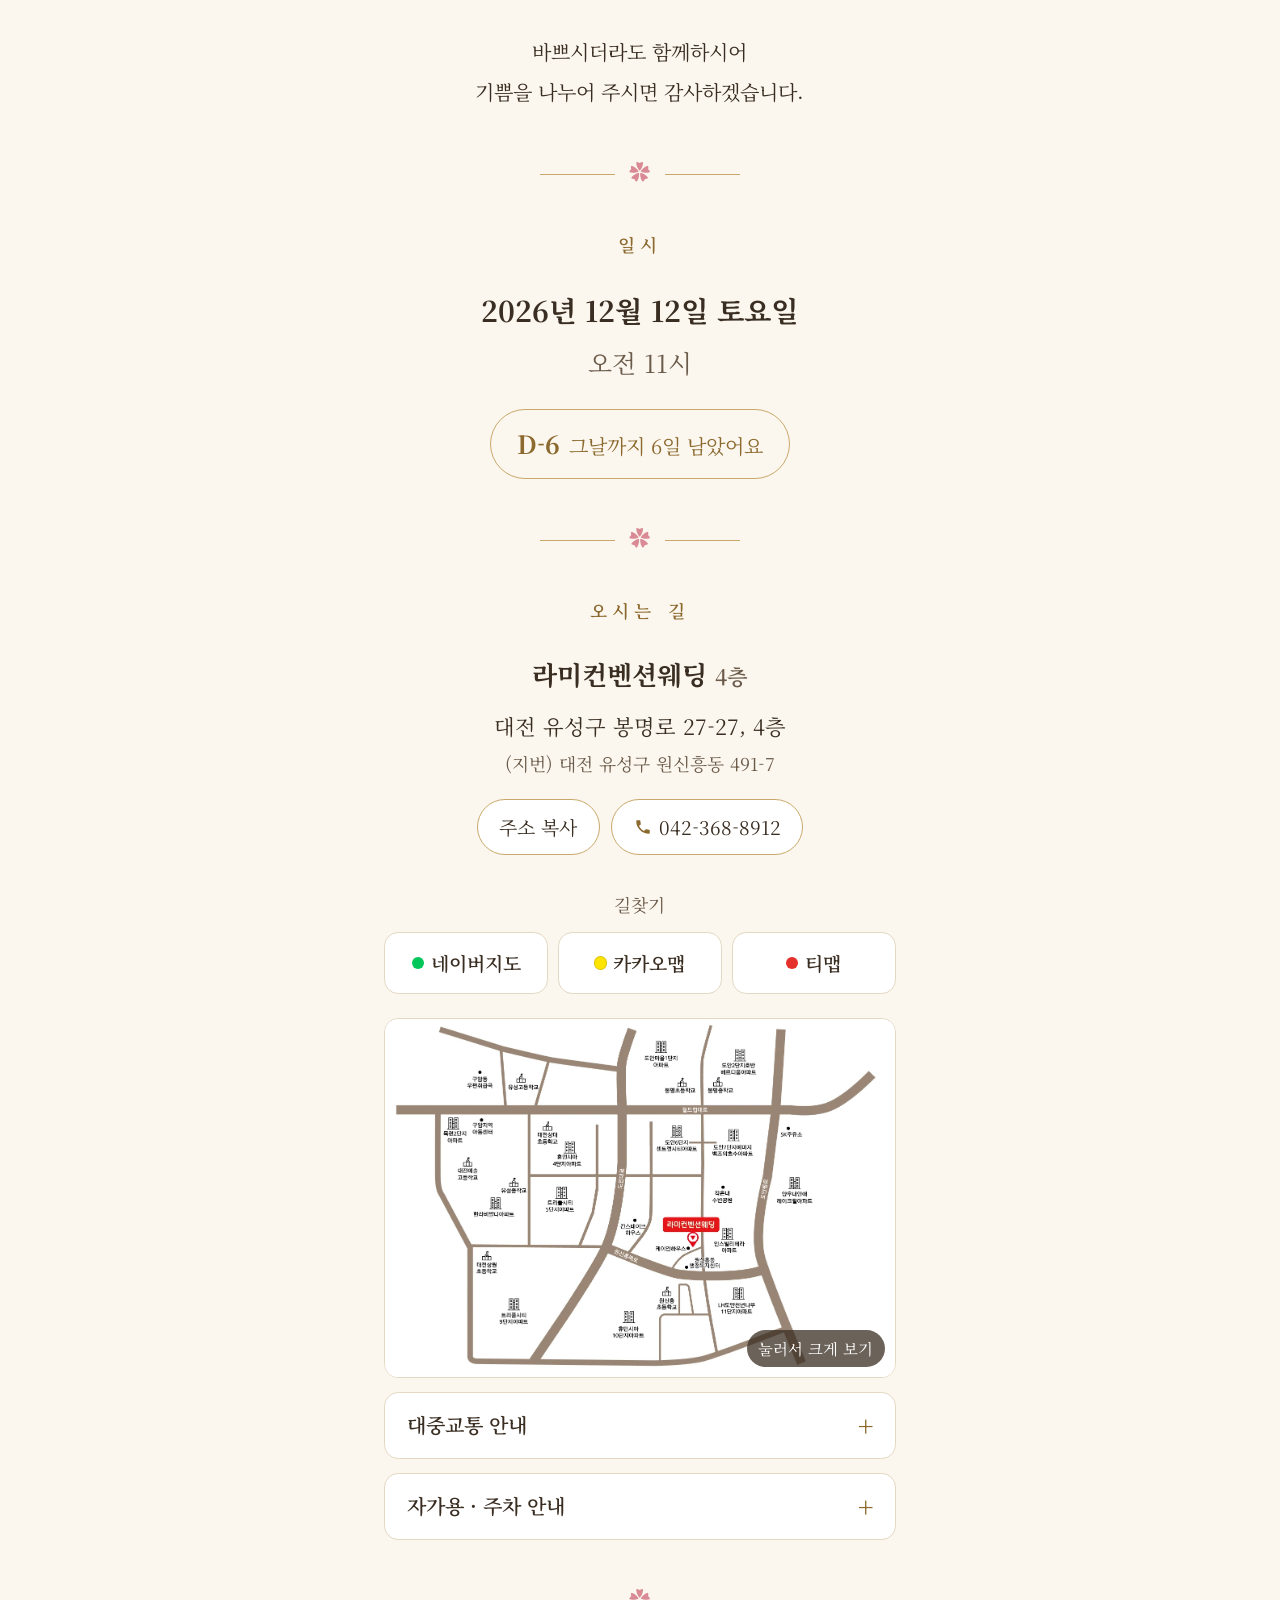
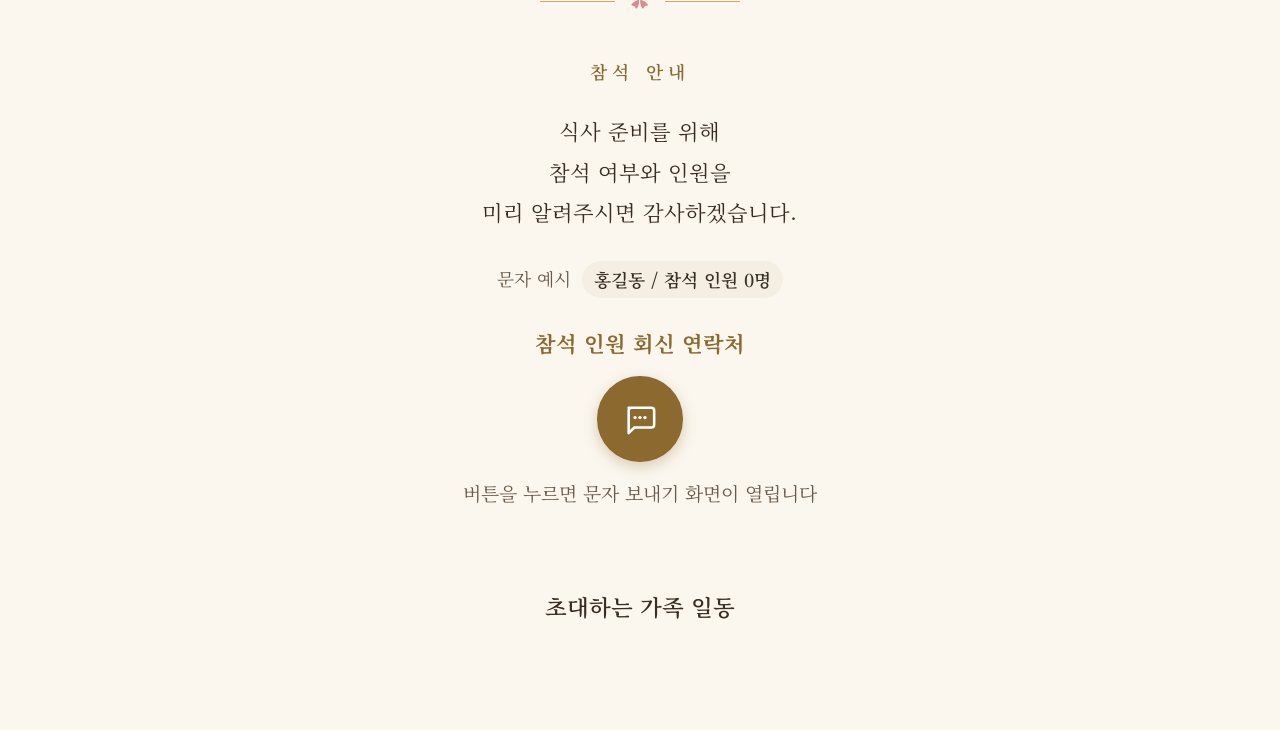
==== commit d8d53005: "아이패드·맥: 본문 배경을 화면 양쪽 끝까지 채움 Co-Authored-By: Claude Opus 5.5 <noreply@anthropic.com> Claude-Session: " ====
--- a/index.html
+++ b/index.html
@@ -22,7 +22,7 @@
 <link rel="preconnect" href="https://fonts.googleapis.com">
 <link rel="preconnect" href="https://fonts.gstatic.com" crossorigin>
 <link rel="stylesheet" href="https://fonts.googleapis.com/css2?family=Noto+Serif+KR:wght@400;600;700&display=swap">
-<link rel="stylesheet" href="style.css?v=20261028w">
+<link rel="stylesheet" href="style.css?v=20261028w3">
 </head>
 <body>
 
@@ -149,6 +149,6 @@
 </main>
 
 <div class="toast" id="toast" role="status" aria-live="polite"></div>
-<script src="main.js?v=20261028w"></script>
+<script src="main.js?v=20261028w3"></script>
 </body>
 </html>
--- a/style.css
+++ b/style.css
@@ -205,3 +205,9 @@
   .scroll-hint { animation: none; }
   .js .reveal { opacity: 1; transform: none; transition: none; }
 }
+
+/* 아이패드·맥: 본문 배경을 화면 양쪽 끝까지 채우고, 글·버튼은 가운데 휴대폰 폭으로 유지 */
+@media (min-width: 700px) {
+  .card { max-width: none; box-shadow: none; }
+  .card > * { max-width: calc(432px * var(--ui)); margin-left: auto; margin-right: auto; }
+}
